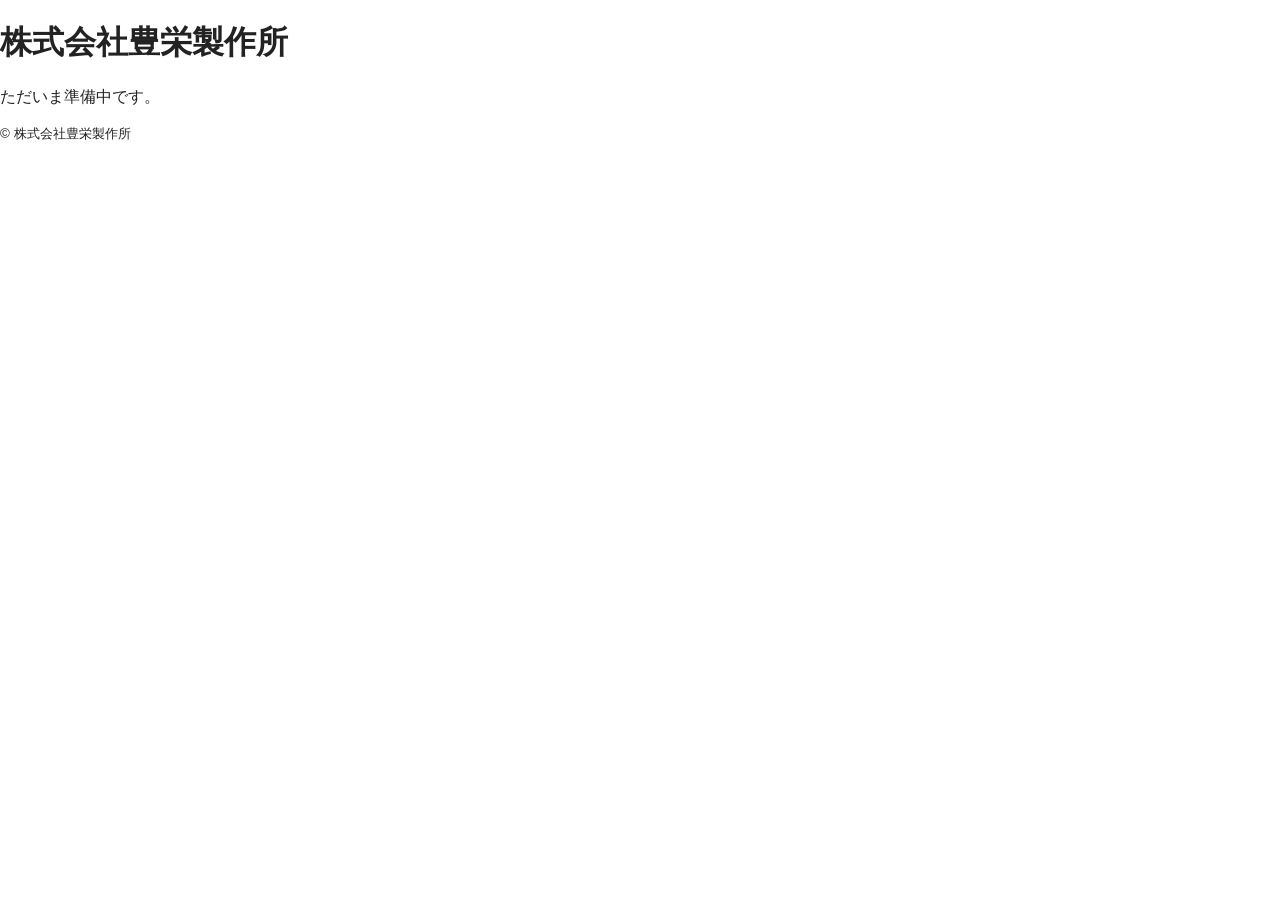
==== src/index.html @ 67385092 "chore: プロジェクト初期化 - git リポジトリ初期化（main ブランチ） - .gitignore / .editorconfig / README を追加 - src/ 以下にサイトの雛" ====
<!DOCTYPE html>
<html lang="ja">
<head>
  <meta charset="UTF-8">
  <meta name="viewport" content="width=device-width, initial-scale=1.0">
  <title>株式会社豊栄製作所</title>
  <link rel="stylesheet" href="assets/css/style.css">
</head>
<body>
  <header>
    <h1>株式会社豊栄製作所</h1>
  </header>
  <main>
    <p>ただいま準備中です。</p>
  </main>
  <footer>
    <small>&copy; 株式会社豊栄製作所</small>
  </footer>
  <script src="assets/js/main.js"></script>
</body>
</html>
---- src/assets/css/style.css ----
:root {
  --color-text: #222;
  --color-bg: #fff;
}

body {
  margin: 0;
  font-family: "Hiragino Sans", "Noto Sans JP", sans-serif;
  color: var(--color-text);
  background: var(--color-bg);
}
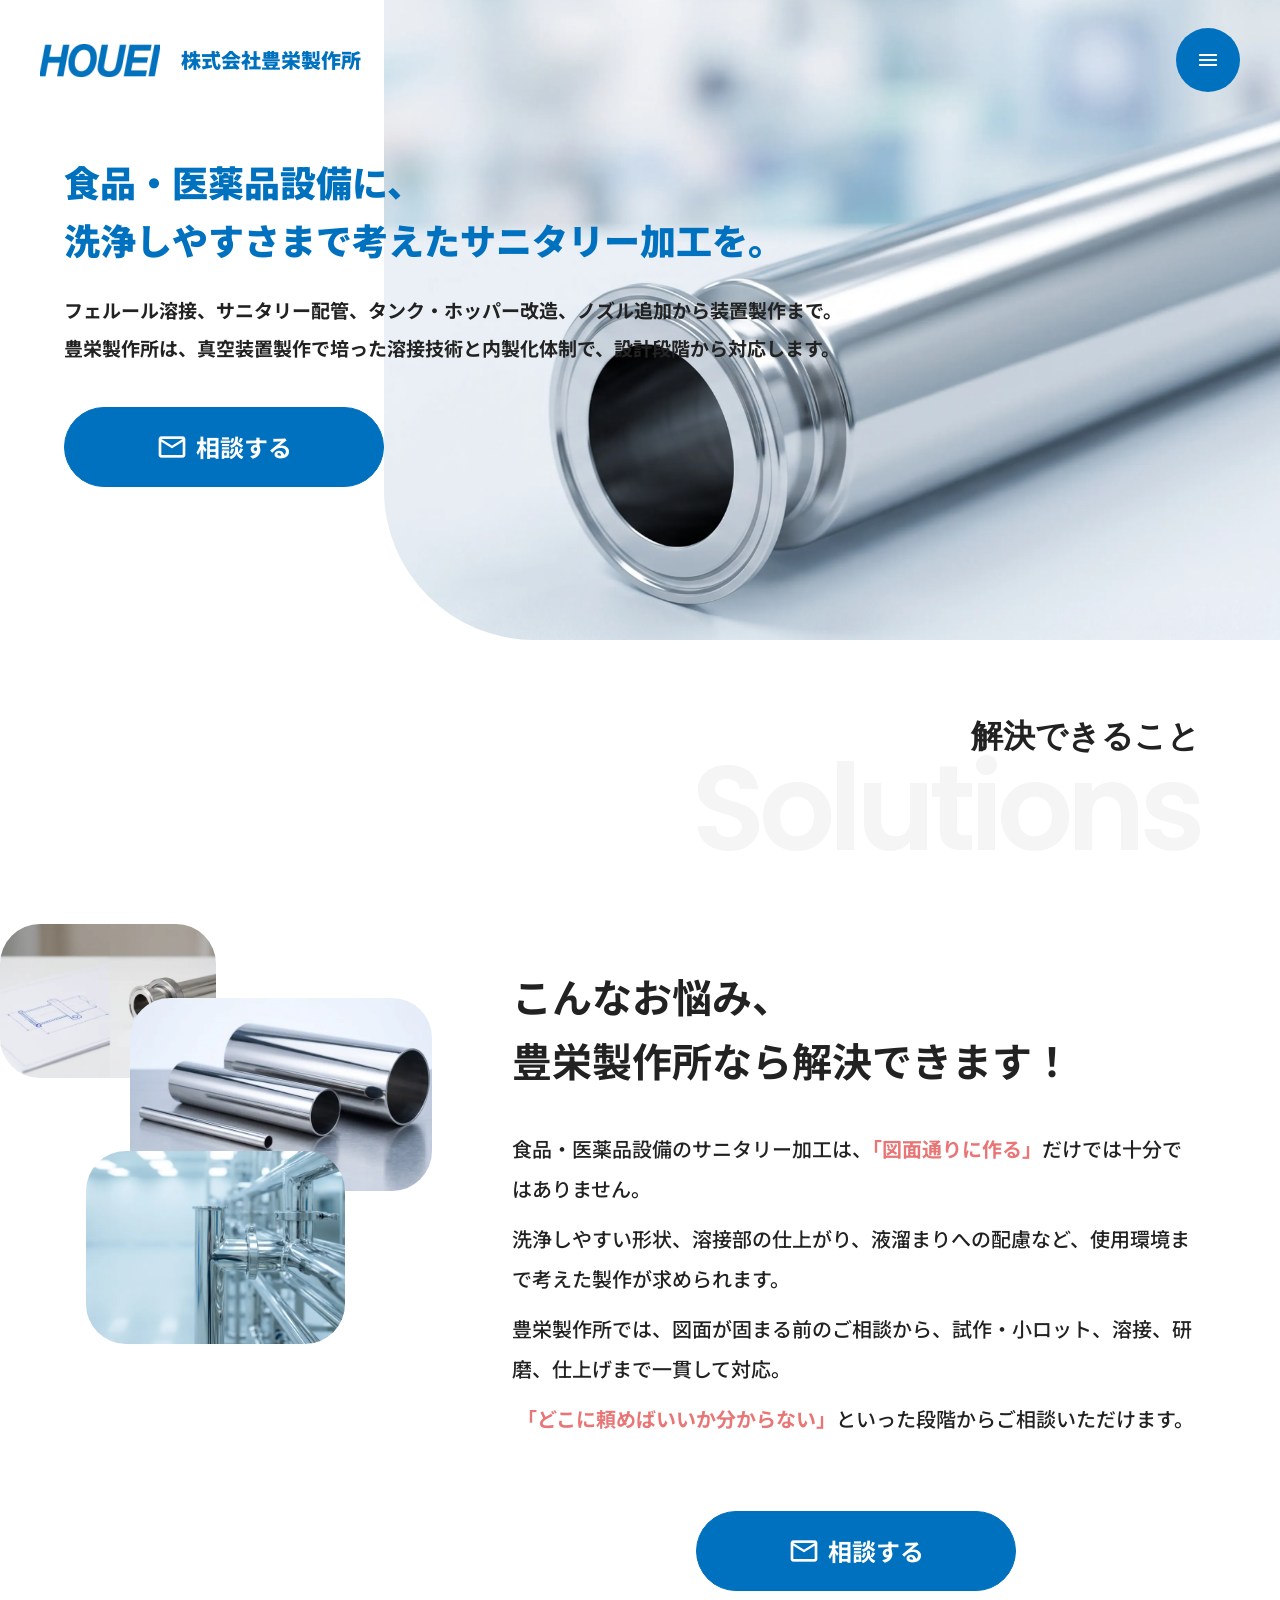
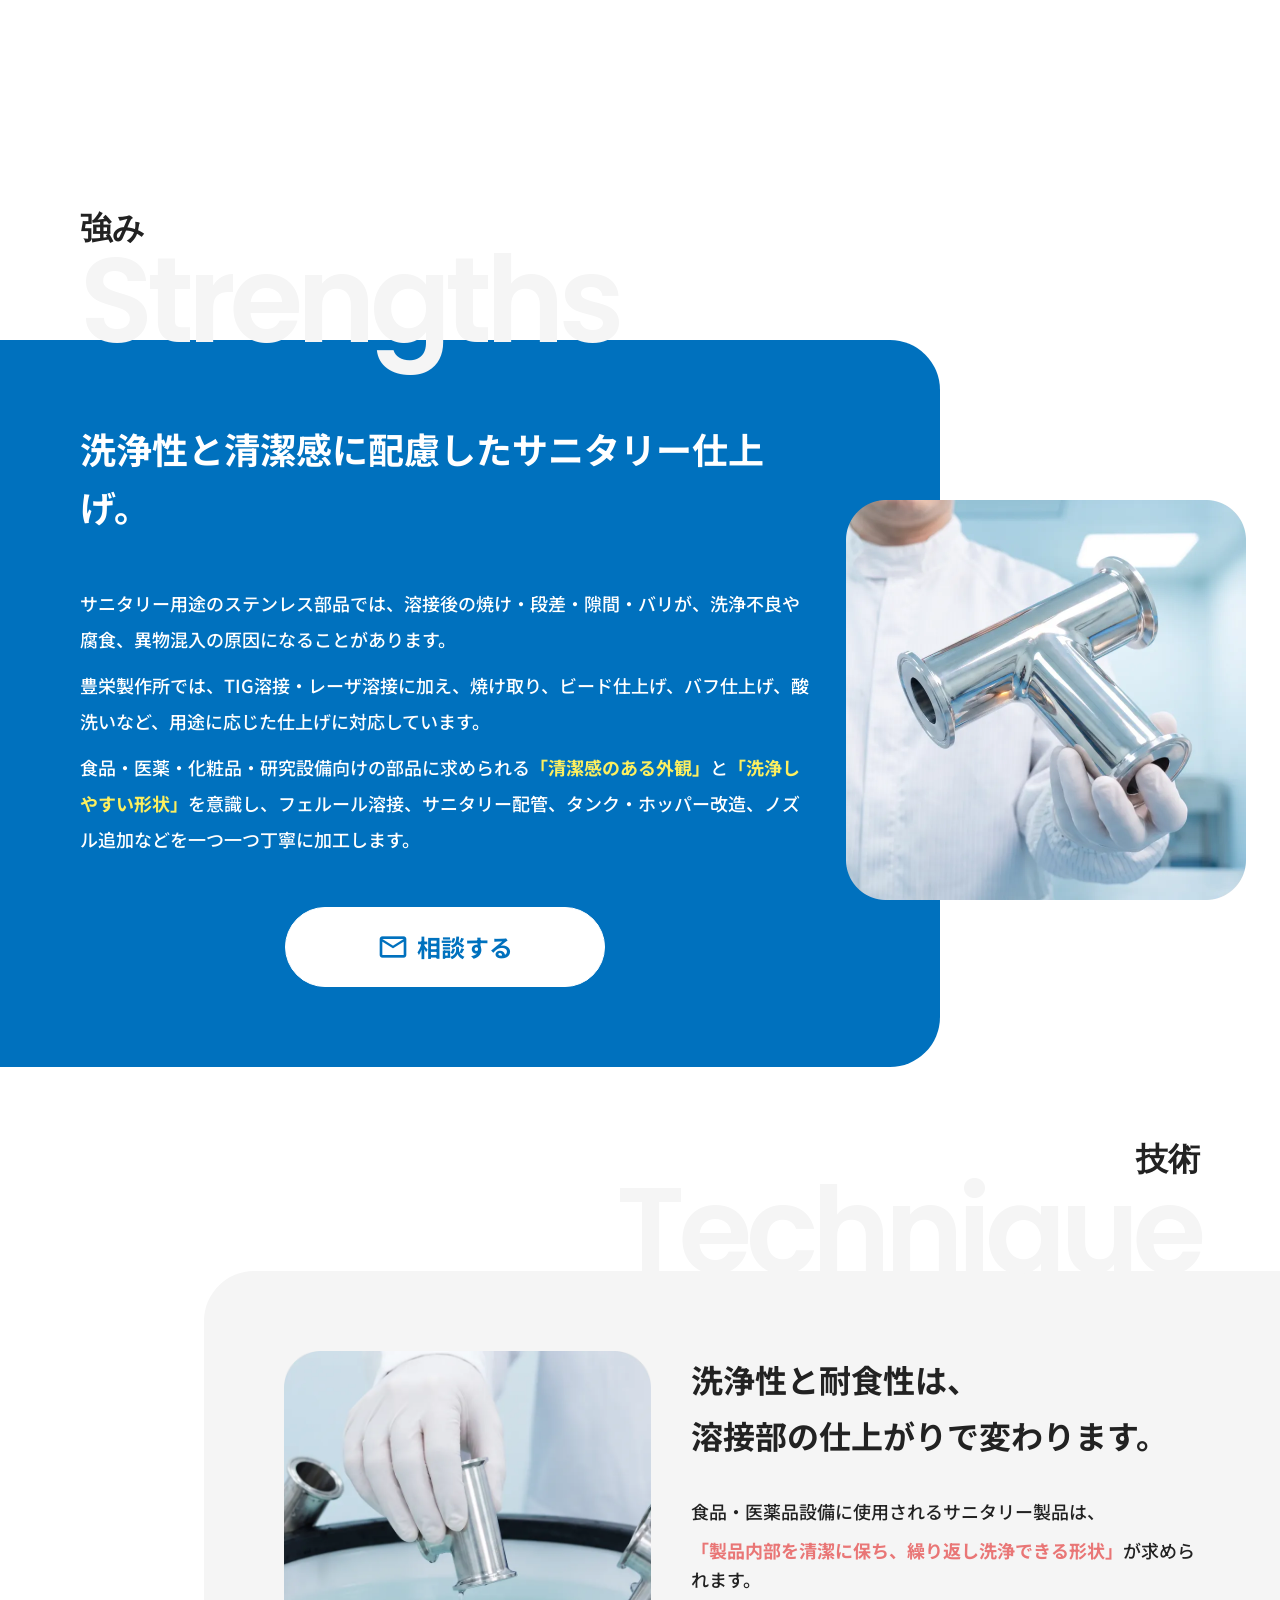
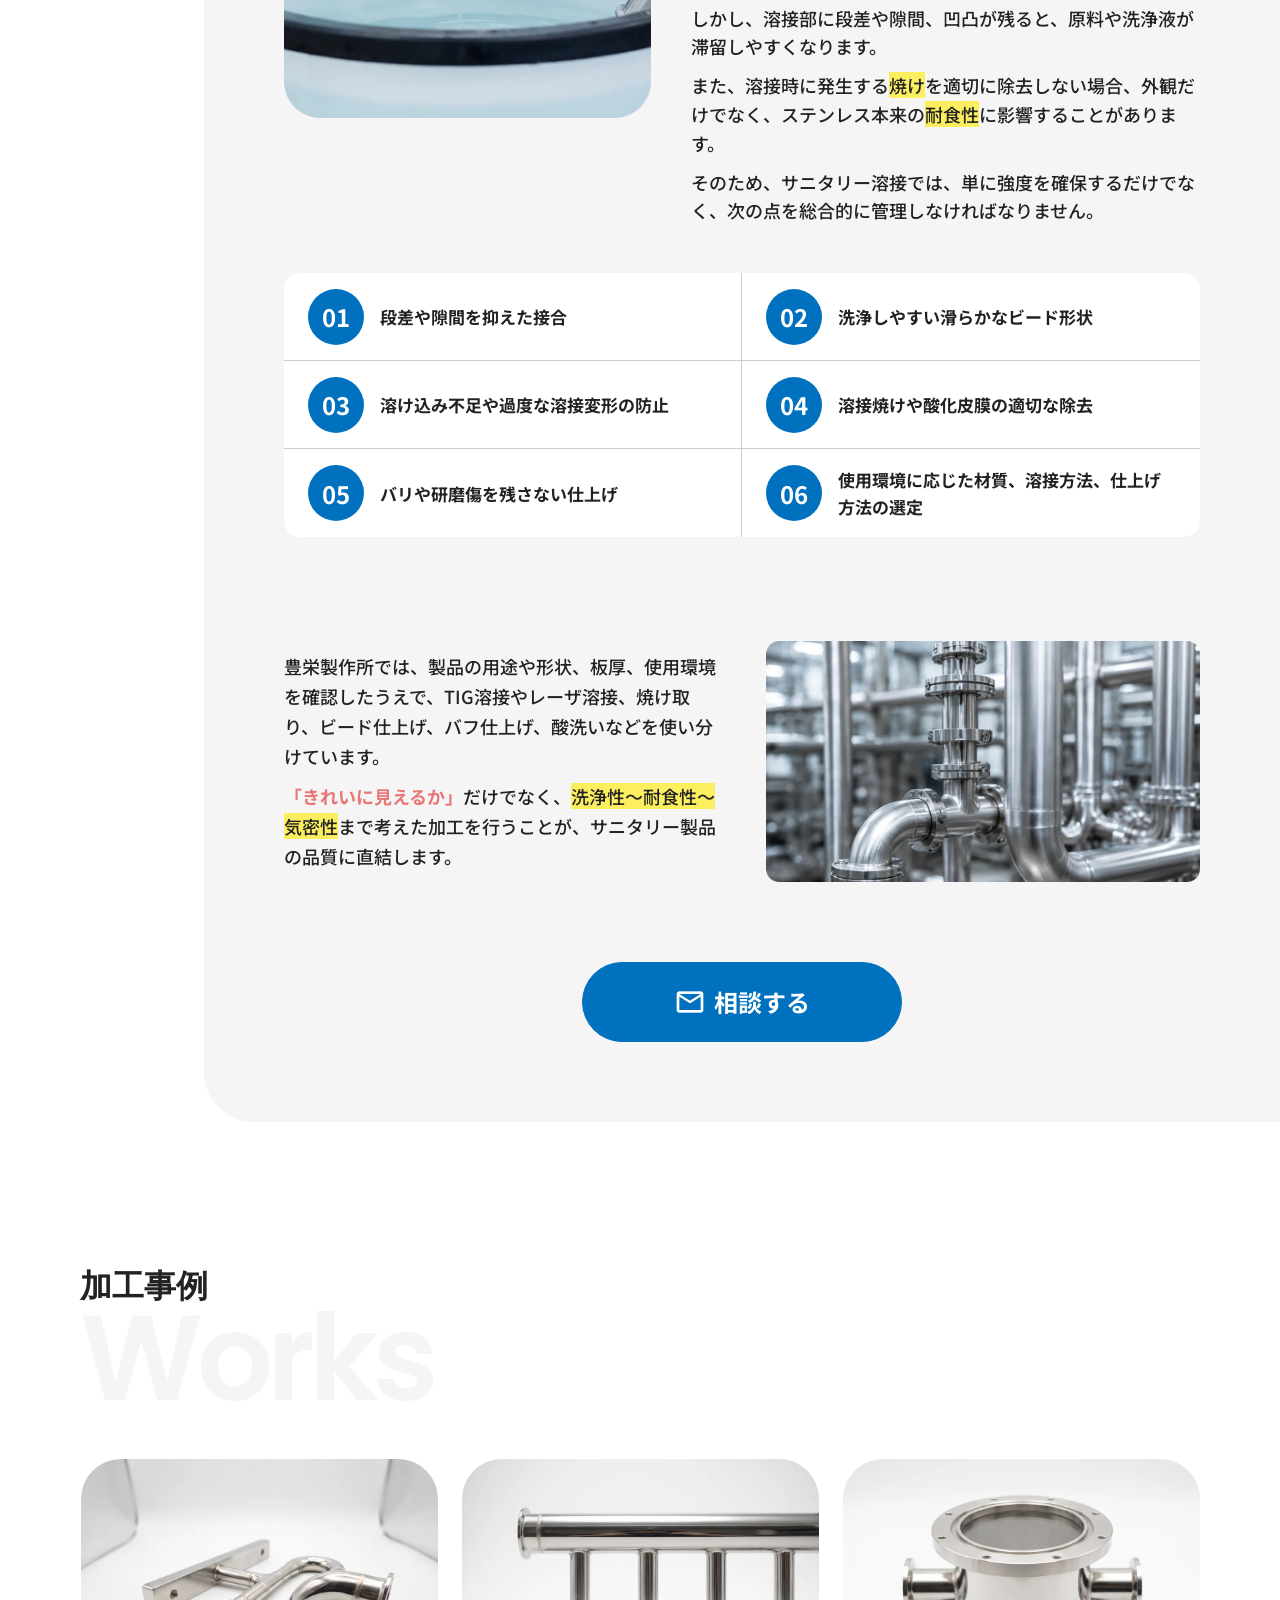
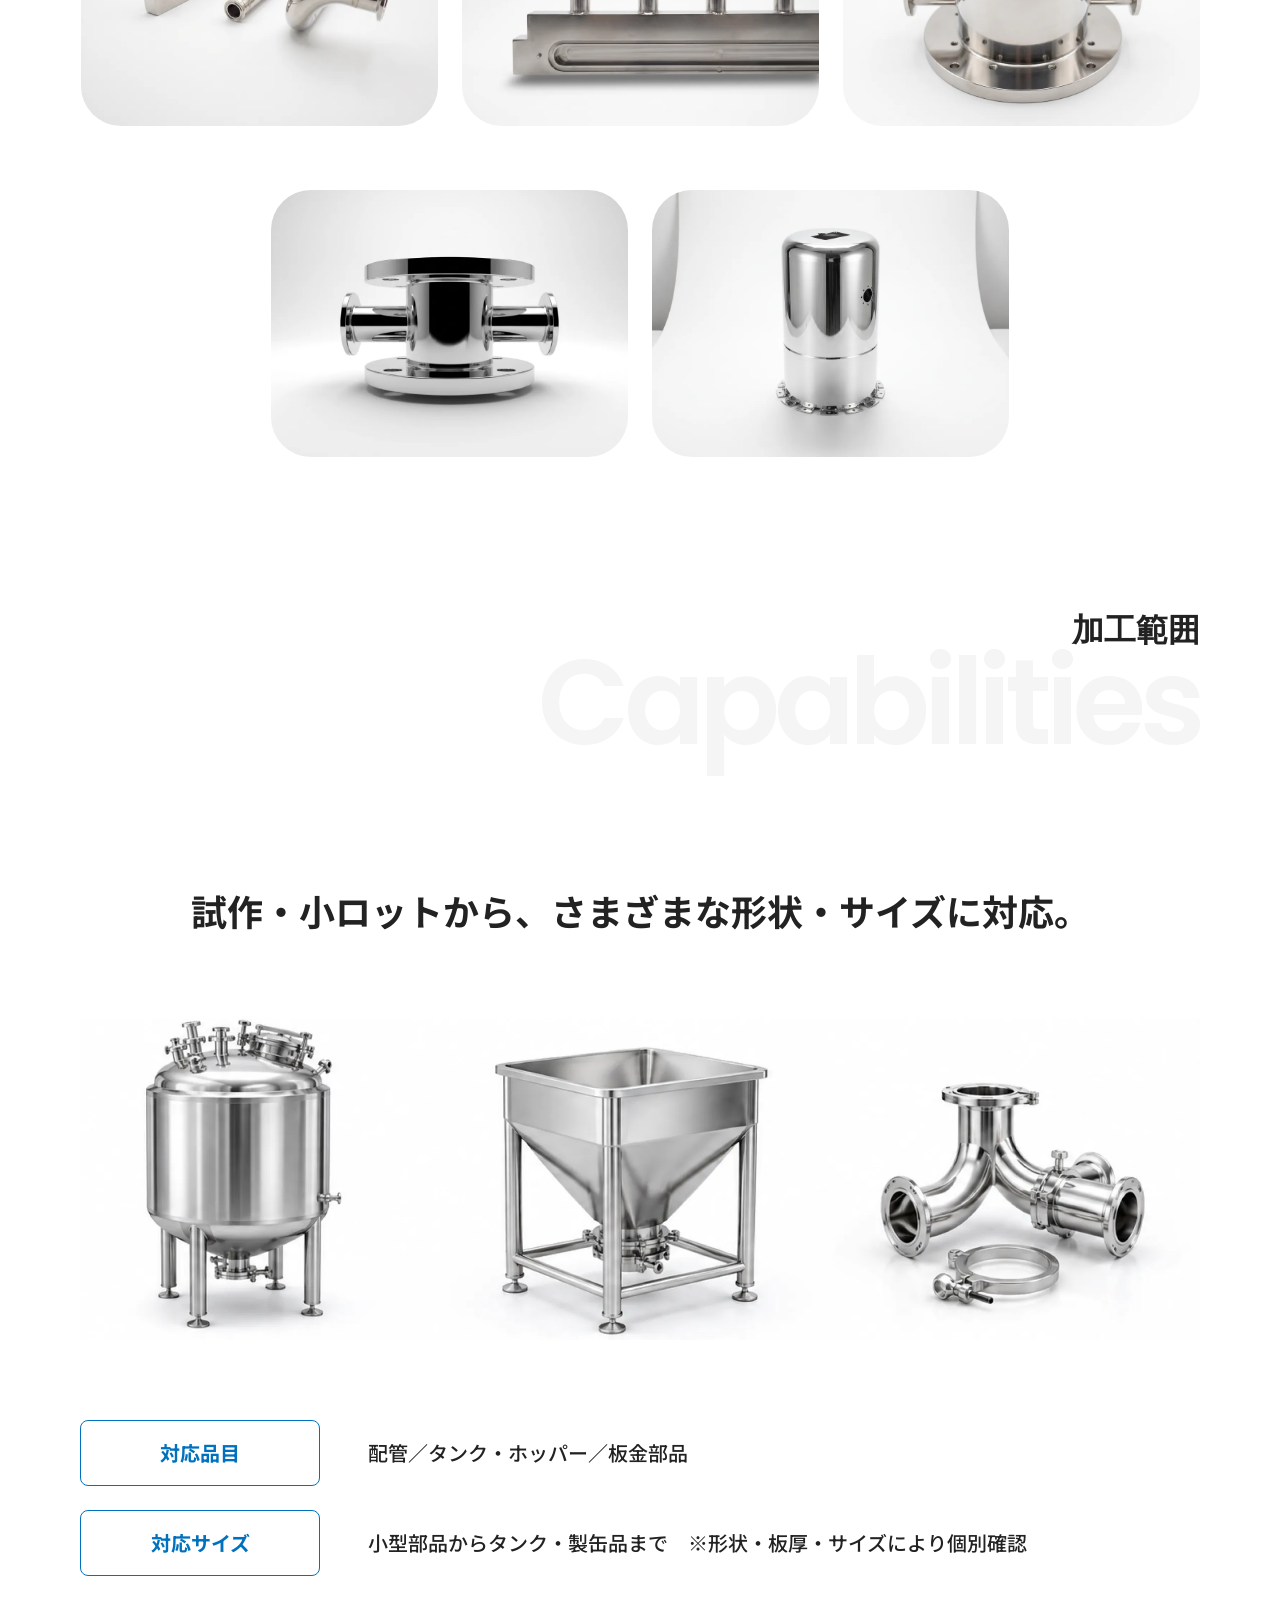
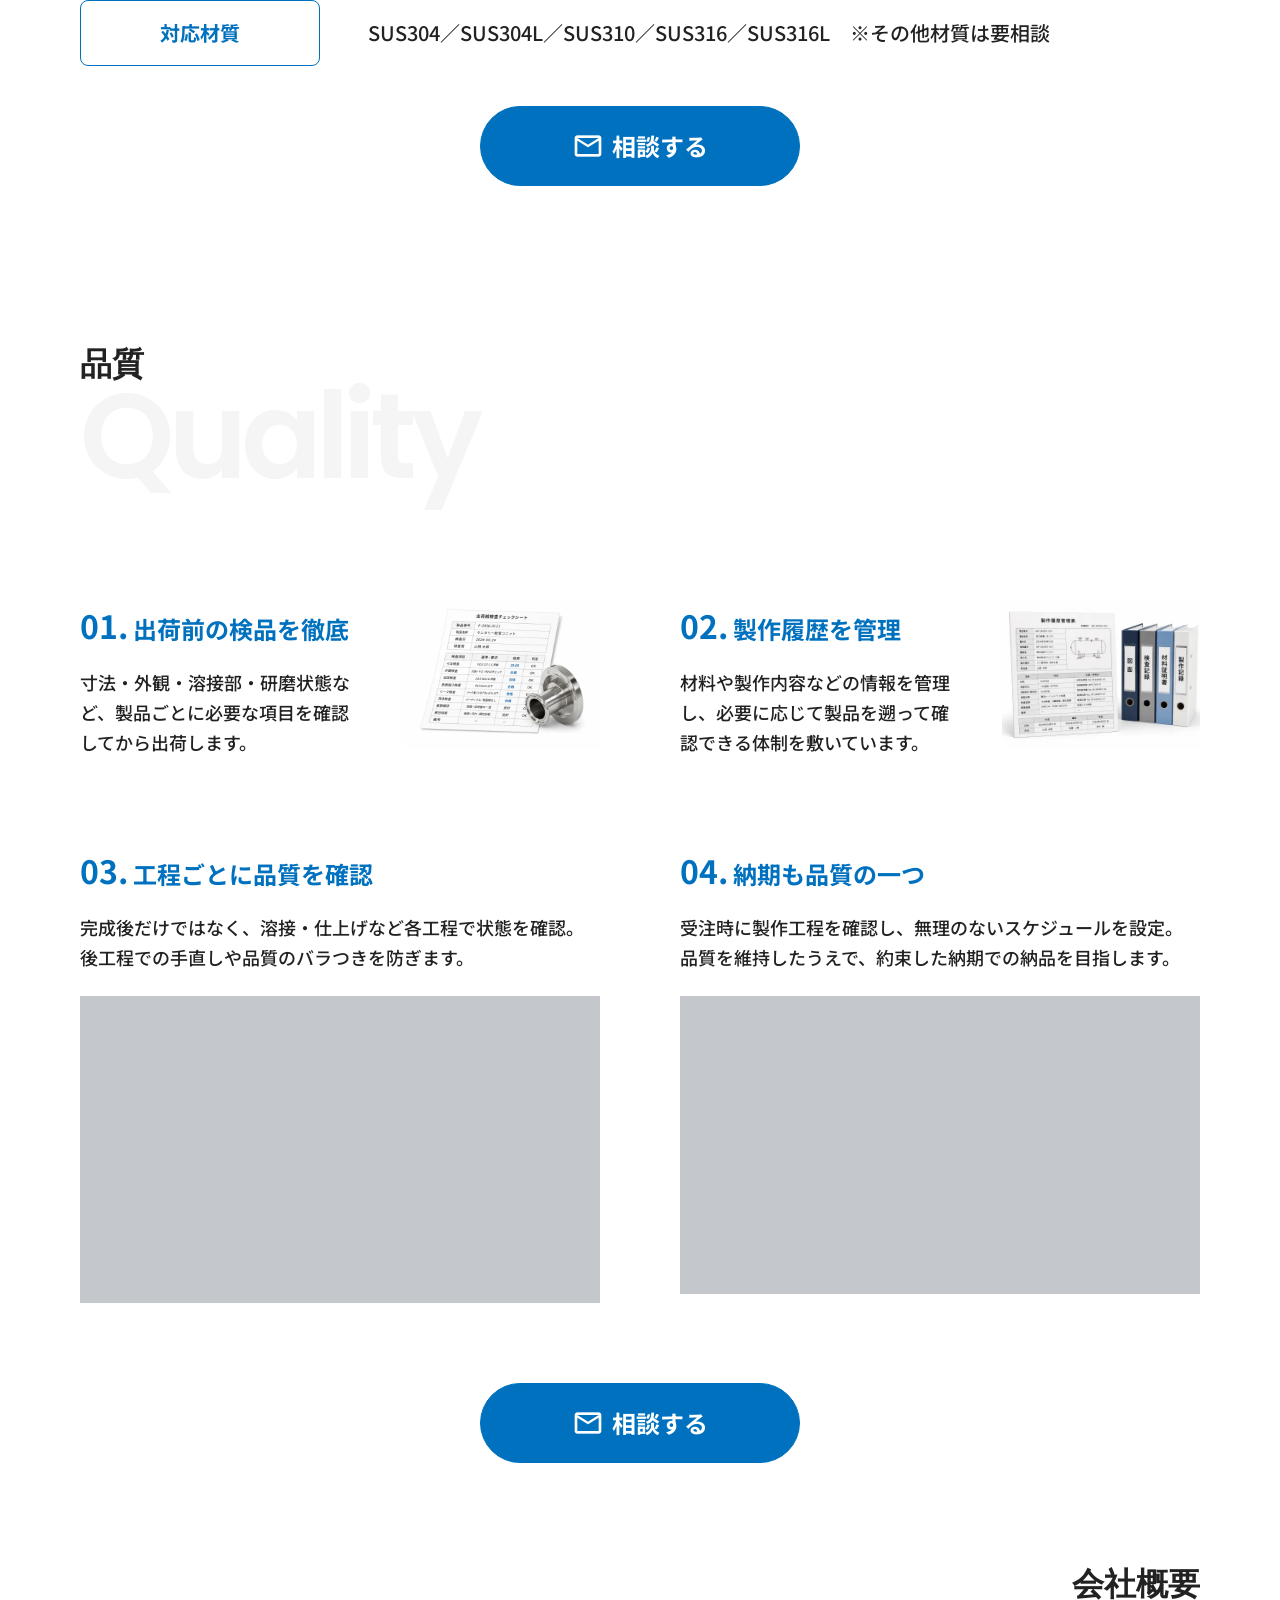
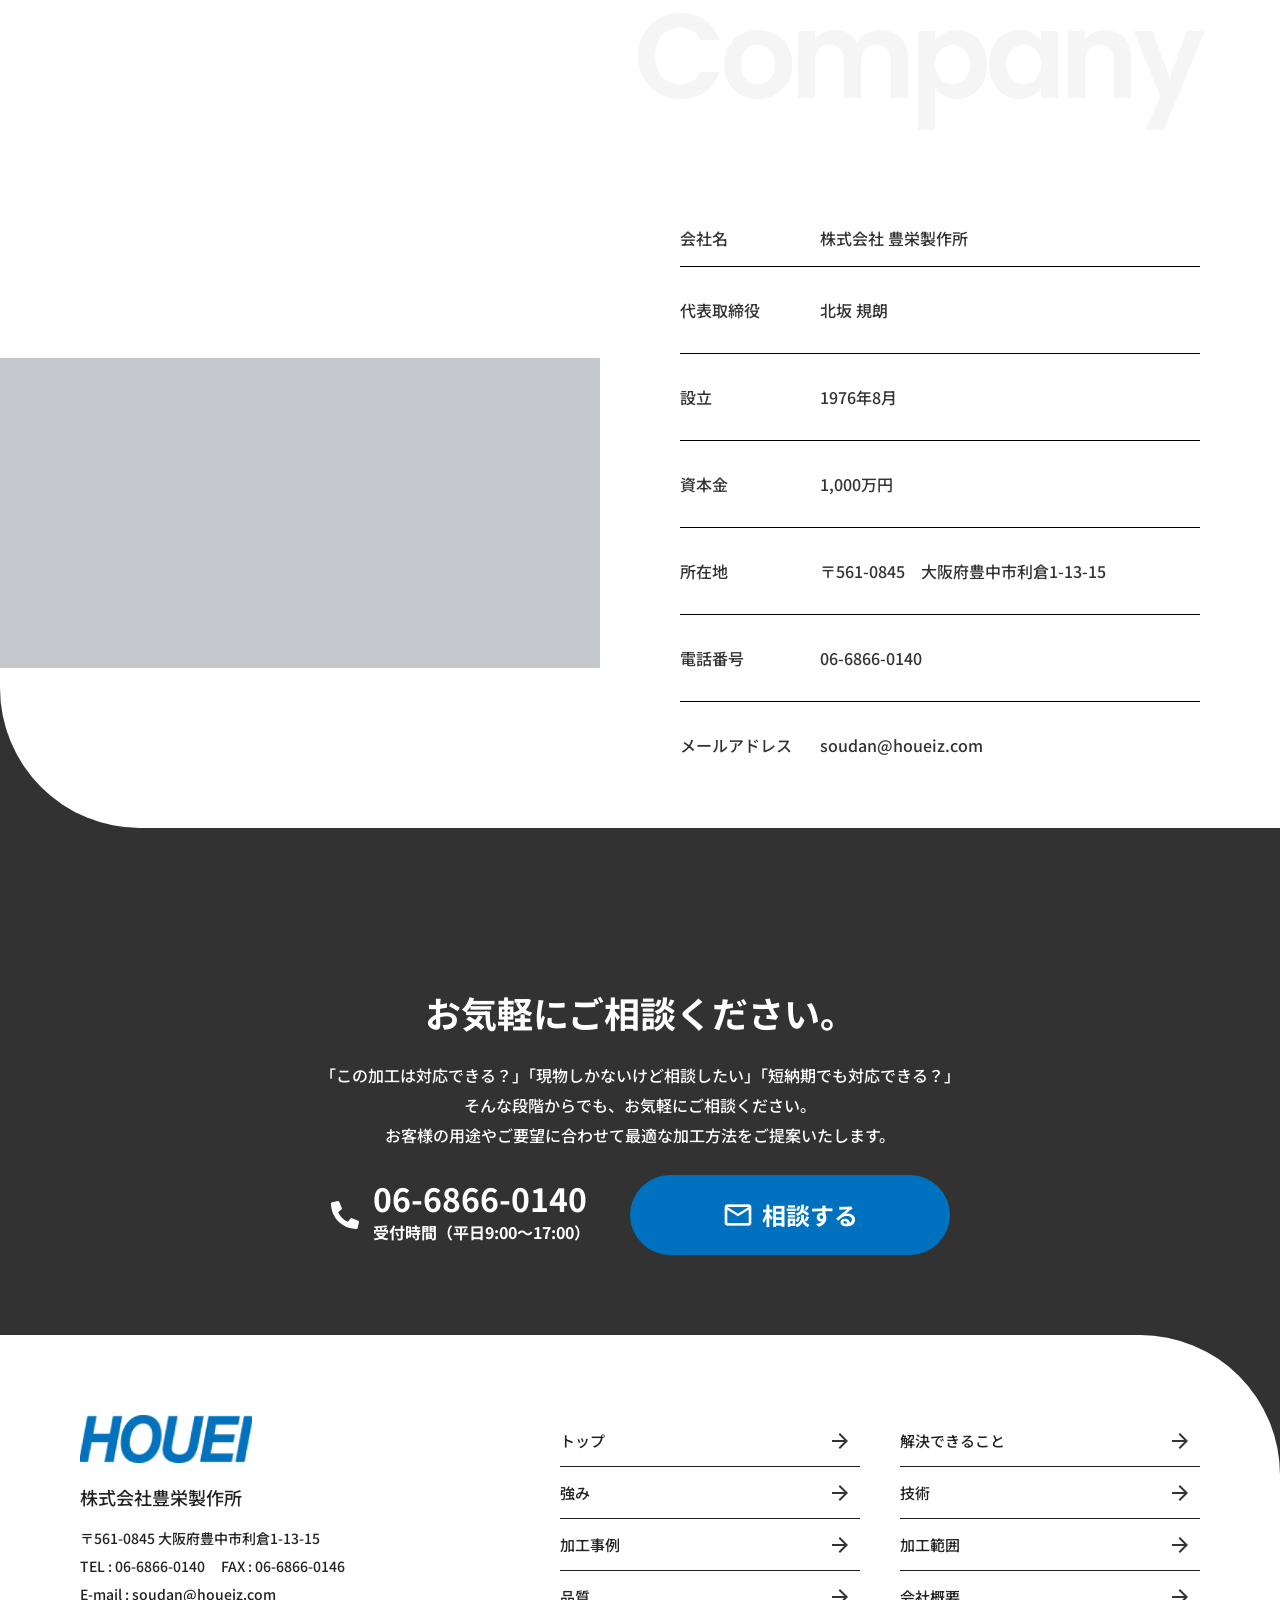
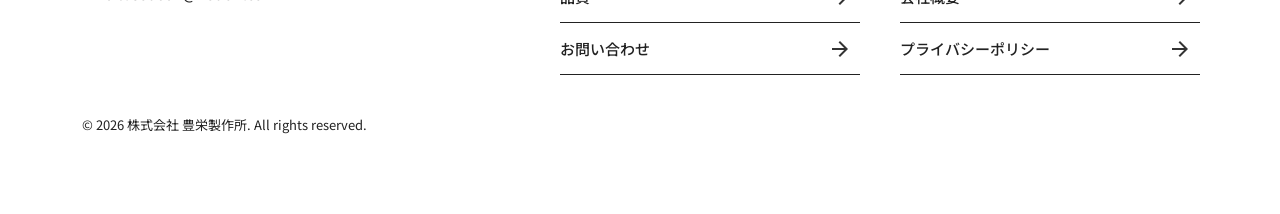
==== commit dd62a0d1: "feat: トップページを作成（Studio版サイトのトレース） - ヒーロー／解決できること／強み／技術／加工事例／加工範囲／品質／会社概要／お問い合わせ／フッターを実装 - ハンバーガーメニュー（" ====
--- a/src/index.html
+++ b/src/index.html
@@ -3,19 +3,308 @@
 <head>
   <meta charset="UTF-8">
   <meta name="viewport" content="width=device-width, initial-scale=1.0">
-  <title>株式会社豊栄製作所</title>
+  <title>サニタリー加工・溶接・研磨なら豊栄製作所にお任せください！</title>
+  <meta name="description" content="食品・医薬品設備に求められるサニタリー加工なら、豊栄製作所にお任せください！TIG溶接・レーザ溶接・焼け取り・研磨を組み合わせ、液溜まりや汚れが残りにくい、洗浄性を考慮したステンレス製品を製作します。">
+  <link rel="preconnect" href="https://fonts.googleapis.com">
+  <link rel="preconnect" href="https://fonts.gstatic.com" crossorigin>
+  <link href="https://fonts.googleapis.com/css2?family=Noto+Sans+JP:wght@400;500;600;700;900&family=Poppins:wght@600&family=Inter:wght@700&family=Material+Symbols+Outlined:opsz,wght,FILL,GRAD@20..48,400,0,0&display=swap" rel="stylesheet">
   <link rel="stylesheet" href="assets/css/style.css">
 </head>
 <body>
-  <header>
-    <h1>株式会社豊栄製作所</h1>
-  </header>
-  <main>
-    <p>ただいま準備中です。</p>
-  </main>
-  <footer>
-    <small>&copy; 株式会社豊栄製作所</small>
-  </footer>
-  <script src="assets/js/main.js"></script>
+
+<header class="header">
+  <a class="header__brand" href="./">
+    <img class="header__logo" src="assets/images/logo.webp" width="240" height="66" alt="HOUEI">
+    <span class="header__name">株式会社豊栄製作所</span>
+  </a>
+  <button class="header__menu" type="button" aria-label="メニューを開く" data-menu-open>
+    <span class="material-symbols-outlined">menu</span>
+  </button>
+</header>
+
+<div class="menu" id="menu" hidden>
+  <div class="menu__backdrop" data-menu-close></div>
+  <div class="menu__panel">
+    <div class="menu__head">
+      <a class="menu__brand" href="./">
+        <img src="assets/images/logo.webp" width="240" height="66" alt="HOUEI">
+        <span>株式会社豊栄製作所</span>
+      </a>
+      <button class="menu__close" type="button" aria-label="メニューを閉じる" data-menu-close>
+        <span class="material-symbols-outlined">clear</span>
+      </button>
+    </div>
+    <nav class="menu__nav">
+      <a href="./" data-menu-close><span class="menu__en">Top</span><span class="menu__ja">トップ</span></a>
+      <a href="#solutions" data-menu-close><span class="menu__en">Solutions</span><span class="menu__ja">解決できること</span></a>
+      <a href="#strengths" data-menu-close><span class="menu__en">Strengths</span><span class="menu__ja">強み</span></a>
+      <a href="#technique" data-menu-close><span class="menu__en">Technique</span><span class="menu__ja">技術</span></a>
+      <a href="#works" data-menu-close><span class="menu__en">Works</span><span class="menu__ja">加工事例</span></a>
+      <a href="#capabilities" data-menu-close><span class="menu__en">Capabilities</span><span class="menu__ja">加工範囲</span></a>
+      <a href="#quality" data-menu-close><span class="menu__en">Quality</span><span class="menu__ja">品質</span></a>
+      <a href="#company" data-menu-close><span class="menu__en">Company</span><span class="menu__ja">会社概要</span></a>
+    </nav>
+    <a class="btn btn--primary menu__btn" href="contact.html"><span class="material-symbols-outlined">mail_outline</span>相談する</a>
+    <a class="menu__tel" href="tel:06-6866-0140">
+      <img src="assets/images/icon-phone.svg" width="28" height="28" alt="">
+      <span class="menu__tel-body"><span class="menu__tel-num">06-6866-0140</span><span class="menu__tel-hours">受付時間（平日9:00～17:00）</span></span>
+    </a>
+  </div>
+</div>
+
+<main>
+
+  <!-- Hero -->
+  <section class="hero">
+    <div class="hero__image"><img src="assets/images/hero.webp" alt="サニタリー配管のフェルール"></div>
+    <div class="hero__body">
+      <h1 class="hero__title">食品・医薬品設備に、<br>洗浄しやすさまで考えたサニタリー加工を。</h1>
+      <p class="hero__lead">フェルール溶接、サニタリー配管、タンク・ホッパー改造、ノズル追加から装置製作まで。<br>豊栄製作所は、真空装置製作で培った溶接技術と内製化体制で、設計段階から対応します。</p>
+      <a class="btn btn--primary" href="contact.html"><span class="material-symbols-outlined">mail_outline</span>相談する</a>
+    </div>
+  </section>
+
+  <!-- Solutions -->
+  <section class="section solutions" id="solutions">
+    <div class="container">
+      <div class="heading heading--right">
+        <p class="heading__ja">解決できること</p>
+        <p class="heading__en">Solutions</p>
+      </div>
+      <div class="solutions__body">
+        <div class="solutions__images">
+          <img class="solutions__img solutions__img--1" src="assets/images/solutions-1.webp" alt="">
+          <img class="solutions__img solutions__img--2" src="assets/images/solutions-2.webp" alt="">
+          <img class="solutions__img solutions__img--3" src="assets/images/solutions-3.webp" alt="">
+        </div>
+        <div class="solutions__text">
+          <h2 class="solutions__title">こんなお悩み、<br>豊栄製作所なら解決できます！</h2>
+          <div class="solutions__paras">
+            <p>食品・医薬品設備のサニタリー加工は、<strong class="em-red">「図面通りに作る」</strong>だけでは十分ではありません。</p>
+            <p>洗浄しやすい形状、溶接部の仕上がり、液溜まりへの配慮など、使用環境まで考えた製作が求められます。</p>
+            <p>豊栄製作所では、図面が固まる前のご相談から、試作・小ロット、溶接、研磨、仕上げまで一貫して対応。</p>
+            <p>&nbsp;<strong class="em-red">「どこに頼めばいいか分からない」</strong>といった段階からご相談いただけます。</p>
+          </div>
+          <div class="btn-wrap"><a class="btn btn--primary" href="contact.html"><span class="material-symbols-outlined">mail_outline</span>相談する</a></div>
+        </div>
+      </div>
+    </div>
+  </section>
+
+  <!-- Strengths -->
+  <section class="section strengths" id="strengths">
+    <div class="container">
+      <div class="heading">
+        <p class="heading__ja">強み</p>
+        <p class="heading__en">Strengths</p>
+      </div>
+    </div>
+    <div class="strengths__box">
+      <div class="strengths__inner">
+        <div class="strengths__text">
+          <h2 class="strengths__title">洗浄性と清潔感に配慮したサニタリー仕上げ。</h2>
+          <div class="strengths__paras">
+            <p>サニタリー用途のステンレス部品では、溶接後の焼け・段差・隙間・バリが、洗浄不良や腐食、異物混入の原因になることがあります。</p>
+            <p>豊栄製作所では、TIG溶接・レーザ溶接に加え、焼け取り、ビード仕上げ、バフ仕上げ、酸洗いなど、用途に応じた仕上げに対応しています。</p>
+            <p>食品・医薬・化粧品・研究設備向けの部品に求められる<strong class="em-yellow">「清潔感のある外観」</strong>と<strong class="em-yellow">「洗浄しやすい形状」</strong>を意識し、フェルール溶接、サニタリー配管、タンク・ホッパー改造、ノズル追加などを一つ一つ丁寧に加工します。</p>
+          </div>
+          <div class="btn-wrap"><a class="btn btn--white" href="contact.html"><span class="material-symbols-outlined">mail_outline</span>相談する</a></div>
+        </div>
+        <img class="strengths__img" src="assets/images/strengths.webp" width="800" height="800" alt="">
+      </div>
+    </div>
+  </section>
+
+  <!-- Technique -->
+  <section class="section technique" id="technique">
+    <div class="container">
+      <div class="heading heading--right">
+        <p class="heading__ja">技術</p>
+        <p class="heading__en">Technique</p>
+      </div>
+    </div>
+    <div class="technique__box">
+      <div class="technique__inner">
+        <div class="technique__top">
+          <img class="technique__img1" src="assets/images/technique-1.webp" width="800" height="800" alt="">
+          <div class="technique__text">
+            <h2 class="technique__title">洗浄性と耐食性は、<br>溶接部の仕上がりで変わります。</h2>
+            <div class="technique__paras">
+              <p>食品・医薬品設備に使用されるサニタリー製品は、</p>
+              <p><strong class="em-red">「製品内部を清潔に保ち、繰り返し洗浄できる形状」</strong>が求められます。</p>
+              <p>しかし、溶接部に段差や隙間、凹凸が残ると、原料や洗浄液が滞留しやすくなります。</p>
+              <p>また、溶接時に発生する<em class="marker">焼け</em>を適切に除去しない場合、外観だけでなく、ステンレス本来の<em class="marker">耐食性</em>に影響することがあります。</p>
+              <p>そのため、サニタリー溶接では、単に強度を確保するだけでなく、次の点を総合的に管理しなければなりません。</p>
+            </div>
+          </div>
+        </div>
+        <ol class="technique__list">
+          <li><span class="technique__num">01</span><span class="technique__item">段差や隙間を抑えた接合</span></li>
+          <li><span class="technique__num">02</span><span class="technique__item">洗浄しやすい滑らかなビード形状</span></li>
+          <li><span class="technique__num">03</span><span class="technique__item">溶け込み不足や過度な溶接変形の防止</span></li>
+          <li><span class="technique__num">04</span><span class="technique__item">溶接焼けや酸化皮膜の適切な除去</span></li>
+          <li><span class="technique__num">05</span><span class="technique__item">バリや研磨傷を残さない仕上げ</span></li>
+          <li><span class="technique__num">06</span><span class="technique__item">使用環境に応じた材質、溶接方法、仕上げ方法の選定</span></li>
+        </ol>
+        <div class="technique__bottom">
+          <div class="technique__paras technique__paras--bottom">
+            <p>豊栄製作所では、製品の用途や形状、板厚、使用環境を確認したうえで、TIG溶接やレーザ溶接、焼け取り、ビード仕上げ、バフ仕上げ、酸洗いなどを使い分けています。</p>
+            <p><strong class="em-red">「きれいに見えるか」</strong>だけでなく、<em class="marker">洗浄性～耐食性～気密性</em>まで考えた加工を行うことが、サニタリー製品の品質に直結します。</p>
+          </div>
+          <img class="technique__img2" src="assets/images/technique-2.webp" width="1042" height="580" alt="">
+        </div>
+        <div class="btn-wrap"><a class="btn btn--primary" href="contact.html"><span class="material-symbols-outlined">mail_outline</span>相談する</a></div>
+      </div>
+    </div>
+  </section>
+
+  <!-- Works -->
+  <section class="section works" id="works">
+    <div class="container">
+      <div class="heading">
+        <p class="heading__ja">加工事例</p>
+        <p class="heading__en">Works</p>
+      </div>
+      <div class="works__grid">
+        <img src="assets/images/works-1.webp" width="1000" height="748" alt="加工事例1">
+        <img src="assets/images/works-2.webp" width="1000" height="748" alt="加工事例2">
+        <img src="assets/images/works-3.webp" width="1000" height="748" alt="加工事例3">
+        <img src="assets/images/works-4.webp" width="1002" height="748" alt="加工事例4">
+        <img src="assets/images/works-5.webp" width="1000" height="748" alt="加工事例5">
+      </div>
+    </div>
+  </section>
+
+  <!-- Capabilities -->
+  <section class="section capabilities" id="capabilities">
+    <div class="container">
+      <div class="heading heading--right">
+        <p class="heading__ja">加工範囲</p>
+        <p class="heading__en">Capabilities</p>
+      </div>
+      <p class="capabilities__lead">試作・小ロットから、さまざまな形状・サイズに対応。</p>
+      <img class="capabilities__img" src="assets/images/capabilities.webp" width="2229" height="640" alt="対応品目">
+      <dl class="capabilities__list">
+        <div class="capabilities__row">
+          <dt>対応品目</dt>
+          <dd><span>配管／タンク・ホッパー／板金部品</span></dd>
+        </div>
+        <div class="capabilities__row">
+          <dt>対応サイズ</dt>
+          <dd><span>小型部品からタンク・製缶品まで</span><span class="capabilities__note">※形状・板厚・サイズにより個別確認</span></dd>
+        </div>
+        <div class="capabilities__row">
+          <dt>対応材質</dt>
+          <dd><span>SUS304／SUS304L／SUS310／SUS316／SUS316L</span><span class="capabilities__note">※その他材質は要相談</span></dd>
+        </div>
+      </dl>
+      <div class="btn-wrap"><a class="btn btn--primary" href="contact.html"><span class="material-symbols-outlined">mail_outline</span>相談する</a></div>
+    </div>
+  </section>
+
+  <!-- Quality -->
+  <section class="section quality" id="quality">
+    <div class="container">
+      <div class="heading">
+        <p class="heading__ja">品質</p>
+        <p class="heading__en">Quality</p>
+      </div>
+      <div class="quality__grid">
+        <div class="quality__item quality__item--side">
+          <div class="quality__text">
+            <h3 class="quality__title"><strong>01.</strong> 出荷前の検品を徹底</h3>
+            <p>寸法・外観・溶接部・研磨状態など、製品ごとに必要な項目を確認してから出荷します。</p>
+          </div>
+          <img src="assets/images/quality-1.webp" width="552" height="414" alt="">
+        </div>
+        <div class="quality__item quality__item--side">
+          <div class="quality__text">
+            <h3 class="quality__title"><strong>02.</strong> 製作履歴を管理</h3>
+            <p>材料や製作内容などの情報を管理し、必要に応じて製品を遡って確認できる体制を敷いています。</p>
+          </div>
+          <img src="assets/images/quality-2.webp" width="464" height="348" alt="">
+        </div>
+        <div class="quality__item">
+          <h3 class="quality__title"><strong>03.</strong> 工程ごとに品質を確認</h3>
+          <p>完成後だけではなく、溶接・仕上げなど各工程で状態を確認。<br>後工程での手直しや品質のバラつきを防ぎます。</p>
+          <div class="placeholder placeholder--quality3"></div>
+        </div>
+        <div class="quality__item">
+          <h3 class="quality__title"><strong>04.</strong> 納期も品質の一つ</h3>
+          <p>受注時に製作工程を確認し、無理のないスケジュールを設定。<br>品質を維持したうえで、約束した納期での納品を目指します。</p>
+          <div class="placeholder placeholder--quality4"></div>
+        </div>
+      </div>
+      <div class="btn-wrap"><a class="btn btn--primary" href="contact.html"><span class="material-symbols-outlined">mail_outline</span>相談する</a></div>
+    </div>
+  </section>
+
+  <!-- Company + Contact -->
+  <div class="lower">
+    <section class="section company" id="company">
+      <div class="container">
+        <div class="heading heading--right">
+          <p class="heading__ja">会社概要</p>
+          <p class="heading__en">Company</p>
+        </div>
+      </div>
+      <div class="company__body">
+        <div class="placeholder company__img"></div>
+        <dl class="company__table">
+          <div><dt>会社名</dt><dd>株式会社 豊栄製作所</dd></div>
+          <div><dt>代表取締役</dt><dd>北坂 規朗</dd></div>
+          <div><dt>設立</dt><dd>1976年8月</dd></div>
+          <div><dt>資本金</dt><dd>1,000万円</dd></div>
+          <div><dt>所在地</dt><dd><span>〒561-0845</span><span>大阪府豊中市利倉1-13-15</span></dd></div>
+          <div><dt>電話番号</dt><dd><a href="tel:06-6866-0140">06-6866-0140</a></dd></div>
+          <div><dt>メールアドレス</dt><dd><a href="mailto:soudan@houeiz.com">soudan@houeiz.com</a></dd></div>
+        </dl>
+      </div>
+    </section>
+
+    <section class="contact" id="contact">
+      <div class="contact__bg"><img src="assets/images/contact-bg.webp" alt=""></div>
+      <div class="contact__inner">
+        <p class="contact__title">お気軽にご相談ください。</p>
+        <p class="contact__lead">「この加工は対応できる？」「現物しかないけど相談したい」「短納期でも対応できる？」<br>そんな段階からでも、お気軽にご相談ください。<br>お客様の用途やご要望に合わせて最適な加工方法をご提案いたします。</p>
+        <div class="contact__actions">
+          <a class="contact__tel" href="tel:06-6866-0140">
+            <img src="assets/images/icon-phone-white.svg" width="28" height="28" alt="">
+            <span class="contact__tel-body"><span class="contact__tel-num">06-6866-0140</span><span class="contact__tel-hours">受付時間（平日9:00～17:00）</span></span>
+          </a>
+          <a class="btn btn--primary" href="contact.html"><span class="material-symbols-outlined">mail_outline</span>相談する</a>
+        </div>
+      </div>
+    </section>
+
+    <footer class="footer">
+      <div class="footer__inner">
+        <div class="footer__info">
+          <a href="./"><img class="footer__logo" src="assets/images/logo.webp" width="240" height="66" alt="HOUEI"></a>
+          <p class="footer__name">株式会社豊栄製作所</p>
+          <p class="footer__addr">〒561-0845 大阪府豊中市利倉1-13-15</p>
+          <p class="footer__tel"><a href="tel:06-6866-0140">TEL : 06-6866-0140</a><span>FAX : 06-6866-0146</span></p>
+          <p class="footer__mail"><a href="mailto:soudan@houeiz.com">E-mail : soudan@houeiz.com</a></p>
+        </div>
+        <nav class="footer__nav">
+          <a href="./">トップ<span class="material-symbols-outlined">arrow_forward</span></a>
+          <a href="#solutions">解決できること<span class="material-symbols-outlined">arrow_forward</span></a>
+          <a href="#strengths">強み<span class="material-symbols-outlined">arrow_forward</span></a>
+          <a href="#technique">技術<span class="material-symbols-outlined">arrow_forward</span></a>
+          <a href="#works">加工事例<span class="material-symbols-outlined">arrow_forward</span></a>
+          <a href="#capabilities">加工範囲<span class="material-symbols-outlined">arrow_forward</span></a>
+          <a href="#quality">品質<span class="material-symbols-outlined">arrow_forward</span></a>
+          <a href="#company">会社概要<span class="material-symbols-outlined">arrow_forward</span></a>
+          <a href="contact.html">お問い合わせ<span class="material-symbols-outlined">arrow_forward</span></a>
+          <a href="privacy-policy.html">プライバシーポリシー<span class="material-symbols-outlined">arrow_forward</span></a>
+        </nav>
+      </div>
+      <p class="footer__copy">©︎ 2026 株式会社 豊栄製作所. All rights reserved.</p>
+    </footer>
+  </div>
+
+</main>
+
+<script src="assets/js/main.js"></script>
 </body>
 </html>
--- a/src/assets/css/style.css
+++ b/src/assets/css/style.css
@@ -1,11 +1,398 @@
+/* ==========================================================
+   株式会社豊栄製作所 コーポレートサイト
+   ========================================================== */
 :root {
-  --color-text: #222;
-  --color-bg: #fff;
-}
-
+  --blue: #0071be;
+  --text: #222;
+  --text2: #333;
+  --gray: #f5f5f5;
+  --line: #ccc;
+  --red: #e97676;
+  --yellow: #fcef5f;
+  --dark: #333;
+  --font-jp: "Noto Sans JP", "Hiragino Kaku Gothic ProN", "Hiragino Sans", sans-serif;
+  --font-en: "Poppins", sans-serif;
+  --font-label: "Inter", sans-serif;
+}
+
+*, *::before, *::after { box-sizing: border-box; }
+html { scroll-behavior: smooth; }
 body {
   margin: 0;
-  font-family: "Hiragino Sans", "Noto Sans JP", sans-serif;
-  color: var(--color-text);
-  background: var(--color-bg);
-}
+  font-family: var(--font-jp);
+  color: var(--text);
+  background: #fff;
+  overflow-x: clip;
+  -webkit-font-smoothing: antialiased;
+}
+h1, h2, h3, p, dl, dd, dt, ol, ul { margin: 0; padding: 0; }
+ol, ul { list-style: none; }
+img { display: block; max-width: 100%; height: auto; }
+a { color: inherit; text-decoration: none; }
+button { font: inherit; border: 0; background: none; padding: 0; cursor: pointer; }
+.material-symbols-outlined {
+  font-variation-settings: "FILL" 0, "wght" 400, "GRAD" 0, "opsz" 24;
+  line-height: 1;
+}
+
+.container { width: 100%; max-width: 1280px; margin: 0 auto; padding: 0 80px; }
+@media (max-width: 767px) { .container { padding: 0 24px; } }
+
+/* ---------- Buttons ---------- */
+.btn {
+  display: inline-flex; align-items: center; justify-content: center; gap: 8px;
+  width: 320px; max-width: 100%; height: 80px;
+  border-radius: 99px; border: 1px solid var(--blue);
+  font-size: 24px; font-weight: 700; line-height: 1;
+  transition: opacity .2s;
+}
+.btn:hover { opacity: .85; }
+.btn .material-symbols-outlined { font-size: 32px; }
+.btn--primary { background: var(--blue); color: #fff; }
+.btn--white { background: #fff; color: var(--blue); border-color: #fff; }
+.btn-wrap { display: flex; justify-content: center; }
+@media (max-width: 767px) {
+  .btn { height: 64px; font-size: 18px; }
+  .btn .material-symbols-outlined { font-size: 24px; }
+}
+
+/* ---------- Emphasis ---------- */
+.em-red { color: var(--red); font-weight: 700; }
+.em-yellow { color: var(--yellow); font-weight: 700; }
+.marker { font-style: normal; background: var(--yellow); }
+
+/* ---------- Header ---------- */
+.header {
+  position: fixed; top: 0; left: 0; right: 0; z-index: 50;
+  height: 120px; padding: 0 40px;
+  display: flex; align-items: center; justify-content: space-between;
+}
+.header__brand { display: flex; align-items: center; gap: 21px; }
+.header__logo { width: 120px; height: auto; }
+.header__name { font-size: 20px; font-weight: 900; color: var(--blue); line-height: 1; white-space: nowrap; }
+.header__menu {
+  width: 64px; height: 64px; border-radius: 50%; background: var(--blue); color: #fff;
+  display: flex; align-items: center; justify-content: center;
+}
+.header__menu .material-symbols-outlined { font-size: 24px; }
+@media (max-width: 767px) {
+  .header { height: 80px; padding: 0 24px; background: #fff; }
+  .header__brand { gap: 12px; }
+  .header__logo { width: 80px; }
+  .header__name { font-size: 16px; }
+  .header__menu { width: 40px; height: 40px; }
+}
+
+/* ---------- Menu (modal) ---------- */
+.menu { position: fixed; inset: 0; z-index: 100; }
+.menu__backdrop { position: absolute; inset: 0; background: rgba(0,0,0,.16); }
+.menu__panel {
+  position: absolute; top: 0; right: 0; bottom: 0; width: 600px; max-width: 100%;
+  background: #fff; border-radius: 16px 0 10px 16px; padding: 40px 40px 60px;
+  overflow-y: auto;
+  animation: menu-in .25s ease-out;
+}
+@keyframes menu-in { from { transform: translateX(40px); opacity: 0; } to { transform: none; opacity: 1; } }
+.menu__head { display: flex; align-items: center; justify-content: space-between; }
+.menu__brand { display: flex; align-items: center; gap: 21px; }
+.menu__brand img { width: 120px; }
+.menu__brand span { font-size: 20px; font-weight: 900; color: var(--blue); }
+.menu__close {
+  width: 40px; height: 40px; border-radius: 50%; background: var(--blue); color: #fff;
+  display: flex; align-items: center; justify-content: center;
+}
+.menu__close .material-symbols-outlined { font-size: 24px; }
+.menu__nav {
+  display: grid; grid-template-columns: 1fr 1fr; gap: 24px; margin-top: 100px;
+}
+.menu__nav a { display: flex; flex-direction: column; gap: 4px; }
+.menu__en { font-family: var(--font-en); font-size: 20px; font-weight: 600; color: var(--blue); line-height: 1.2; }
+.menu__ja { font-size: 15px; font-weight: 500; color: var(--text2); line-height: 1.4; }
+.menu__btn { width: 100%; margin-top: 64px; }
+.menu__tel { display: flex; justify-content: center; align-items: center; gap: 14px; margin-top: 40px; }
+.menu__tel-body { display: flex; flex-direction: column; }
+.menu__tel-num { font-size: 24px; font-weight: 700; color: var(--text2); line-height: 1.3; }
+.menu__tel-hours { font-size: 14px; font-weight: 700; color: var(--text2); text-align: center; }
+@media (max-width: 767px) {
+  .menu__panel { padding: 20px 24px 40px; border-radius: 0; }
+  .menu__brand img { width: 80px; }
+  .menu__brand span { font-size: 16px; }
+  .menu__nav { margin-top: 60px; }
+  .menu__btn { margin-top: 48px; }
+}
+
+/* ---------- Hero ---------- */
+.hero { position: relative; height: 640px; }
+.hero__image {
+  position: absolute; top: 0; right: 0; width: 70%; height: 640px;
+  border-radius: 0 0 0 150px; overflow: hidden;
+}
+.hero__image img { width: 100%; height: 100%; object-fit: cover; }
+.hero__body { position: relative; padding: 153px 0 0 64px; }
+.hero__title { width: 720px; max-width: 100%; font-size: 36px; font-weight: 900; line-height: 1.6; color: var(--blue); }
+.hero__lead { margin-top: 23px; width: 839px; max-width: calc(100% - 64px); font-size: 19px; font-weight: 700; line-height: 2; }
+.hero__body .btn { margin-top: 40px; }
+@media (max-width: 767px) {
+  .hero { height: auto; padding: 80px 24px 0; }
+  .hero__image { position: relative; width: auto; height: 240px; margin-left: 0; margin-right: -24px; border-radius: 0 0 0 80px; }
+  .hero__body { padding: 80px 0 0; }
+  .hero__title { width: auto; font-size: 24px; }
+  .hero__lead { width: auto; max-width: none; font-size: 14px; }
+  .hero__body .btn { margin-top: 24px; width: 100%; }
+}
+
+/* ---------- Section heading ---------- */
+.section { position: relative; background: #fff; }
+.heading { position: relative; z-index: 1; }
+.heading--right { text-align: right; }
+.heading__ja { font-family: var(--font-label); font-size: 32px; font-weight: 700; line-height: 24px; color: var(--text); }
+.heading__en {
+  font-family: var(--font-en); font-size: 120px; font-weight: 600; line-height: 1;
+  letter-spacing: -6px; color: var(--gray); white-space: nowrap;
+}
+@media (max-width: 767px) {
+  .heading__ja { font-size: 13.125px; }
+  .heading__en { font-size: 45px; letter-spacing: -2px; }
+}
+
+/* ---------- Solutions ---------- */
+.solutions { padding: 84px 0 145px; }
+.solutions__body { display: flex; gap: 80px; margin-top: 56px; }
+.solutions__images { position: relative; flex: 0 0 432px; height: 420px; margin-left: -80px; }
+.solutions__img { position: absolute; border-radius: 40px; object-fit: cover; }
+.solutions__img--1 { left: 0; top: 0; width: 216px; height: 154px; }
+.solutions__img--2 { left: 130px; top: 74px; width: 302px; height: 193px; }
+.solutions__img--3 { left: 86px; top: 227px; width: 259px; height: 193px; }
+.solutions__text { flex: 1; padding-top: 40px; }
+.solutions__title { font-size: 40px; font-weight: 700; line-height: 1.6; }
+.solutions__paras { margin-top: 37px; display: flex; flex-direction: column; gap: 10px; }
+.solutions__paras p { font-size: 20px; font-weight: 500; line-height: 2; }
+.solutions__text .btn-wrap { margin-top: 72px; }
+@media (max-width: 767px) {
+  .solutions { padding: 84px 0 0; }
+  .solutions__body { flex-direction: column; gap: 0; margin-top: 0; }
+  .solutions__images { flex: none; width: 100%; height: 318px; margin: 60px 0 100px; }
+  .solutions__img--1 { width: 164px; height: 117px; }
+  .solutions__img--2 { left: 99px; top: 56px; width: 229px; height: 146px; }
+  .solutions__img--3 { left: 65px; top: 172px; width: 196px; height: 146px; }
+  .solutions__text { padding-top: 0; }
+  .solutions__title { font-size: 22px; }
+  .solutions__paras { margin-top: 38px; }
+  .solutions__paras p { font-size: 14px; }
+  .solutions__text .btn-wrap { margin-top: 34px; }
+}
+
+/* ---------- Strengths ---------- */
+.strengths { padding: 80px 0 0; }
+.strengths__box {
+  position: relative; width: 940px; max-width: 100%; margin-top: -20px;
+  background: var(--blue); color: #fff; border-radius: 0 50px 50px 0;
+  padding: 80px 0 80px 80px;
+}
+.strengths__inner { position: relative; }
+.strengths__text { width: 730px; max-width: 100%; }
+.strengths__title { font-size: 36px; font-weight: 700; line-height: 1.6; }
+.strengths__paras { margin-top: 50px; display: flex; flex-direction: column; gap: 10px; }
+.strengths__paras p { font-size: 18px; font-weight: 500; line-height: 2; }
+.strengths__text .btn-wrap { margin-top: 50px; }
+.strengths__img { position: absolute; top: 80px; left: 766px; width: 400px; height: 400px; object-fit: cover; }
+@media (max-width: 767px) {
+  .strengths { padding: 40px 0 0; }
+  .strengths__box { width: 100%; margin-top: -8px; border-radius: 0 24px 24px 0; padding: 24px 24px 40px; }
+  .strengths__inner { display: flex; flex-direction: column; }
+  .strengths__img { position: static; width: 240px; height: 240px; margin: 0 auto 24px; order: -1; }
+  .strengths__title { font-size: 22px; }
+  .strengths__paras { margin-top: 34px; }
+  .strengths__paras p { font-size: 14px; }
+  .strengths__text .btn-wrap { margin-top: 34px; }
+}
+
+/* ---------- Technique ---------- */
+.technique { padding: 80px 0; }
+.technique__box {
+  margin-left: 204px; margin-top: -20px;
+  background: var(--gray); border-radius: 50px 0 0 50px;
+  padding: 80px 80px 80px 80px;
+}
+.technique__inner { max-width: 916px; }
+.technique__top { display: flex; gap: 40px; align-items: flex-start; }
+.technique__img1 { flex: 0 0 367px; width: 367px; height: 367px; object-fit: cover; }
+.technique__text { flex: 1; }
+.technique__title { font-size: 32px; font-weight: 700; line-height: 1.75; }
+.technique__paras { margin-top: 34px; display: flex; flex-direction: column; gap: 10px; }
+.technique__paras p { font-size: 18px; font-weight: 500; line-height: 1.6; }
+.technique__list {
+  display: grid; grid-template-columns: 1fr 1fr; margin-top: 48px;
+  border-radius: 16px; overflow: hidden;
+}
+.technique__list li {
+  display: flex; align-items: center; gap: 16px; height: 88px; padding: 16px 24px;
+  background: #fff; border-bottom: 1px solid var(--line);
+}
+.technique__list li:nth-child(odd) { border-right: 1px solid var(--line); }
+.technique__list li:nth-last-child(-n+2) { border-bottom: 0; }
+.technique__num {
+  flex: 0 0 56px; width: 56px; height: 56px; border-radius: 50%; background: var(--blue);
+  color: #fff; font-size: 24px; font-weight: 700; display: flex; align-items: center; justify-content: center;
+}
+.technique__item { font-size: 17px; font-weight: 700; line-height: 1.6; }
+.technique__bottom { display: flex; gap: 48px; align-items: flex-start; margin-top: 104px; }
+.technique__paras--bottom { flex: 0 0 434px; margin-top: 10px; }
+.technique__paras--bottom p { line-height: 30px; }
+.technique__img2 { flex: 0 0 434px; width: 434px; height: 241px; object-fit: cover; }
+.technique .btn-wrap { margin-top: 80px; }
+@media (max-width: 767px) {
+  .technique { padding: 40px 0 0; }
+  .technique__box { margin: -8px 0 0; border-radius: 50px 0 0 50px; padding: 40px 24px 40px; }
+  .technique__top { flex-direction: column; gap: 40px; }
+  .technique__img1 { flex: none; width: 240px; height: 240px; margin: 0 auto; }
+  .technique__title { font-size: 21px; line-height: 1.6; }
+  .technique__paras p { font-size: 14px; line-height: 2; }
+  .technique__list { grid-template-columns: 1fr; margin-top: 50px; }
+  .technique__list li { height: 72px; gap: 16px; padding: 16px 24px; }
+  .technique__list li:nth-child(odd) { border-right: 0; }
+  .technique__list li:nth-last-child(2) { border-bottom: 1px solid var(--line); }
+  .technique__num { flex-basis: 40px; width: 40px; height: 40px; font-size: 18px; }
+  .technique__item { font-size: 14px; }
+  .technique__bottom { flex-direction: column; gap: 24px; margin-top: 40px; }
+  .technique__paras--bottom { flex: none; margin-top: 0; }
+  .technique__paras--bottom p { line-height: 2; }
+  .technique__img2 { flex: none; width: 100%; height: auto; }
+  .technique .btn-wrap { margin-top: 40px; }
+}
+
+/* ---------- Works ---------- */
+.works { padding: 72px 0 81px; }
+.works__grid { display: flex; flex-wrap: wrap; justify-content: center; gap: 64px 24px; margin-top: 41px; }
+.works__grid img { width: 357px; height: 267px; object-fit: cover; border-radius: 40px; }
+@media (max-width: 767px) {
+  .works { padding: 40px 0; }
+  .works__grid { gap: 8px; margin-top: 64px; }
+  .works__grid img { width: calc(50% - 4px); height: auto; aspect-ratio: 1000 / 748; border-radius: 16px; }
+}
+
+/* ---------- Capabilities ---------- */
+.capabilities { padding: 80px 0 0; }
+.capabilities__lead { margin-top: 120px; font-size: 36px; font-weight: 700; line-height: 56px; text-align: center; }
+.capabilities__img { width: 100%; margin-top: 80px; }
+.capabilities__list { display: flex; flex-direction: column; gap: 24px; margin-top: 80px; }
+.capabilities__row { display: flex; align-items: center; gap: 48px; }
+.capabilities__row dt {
+  flex: 0 0 240px; height: 66px; border: 1px solid var(--blue); border-radius: 8px; background: #fff;
+  display: flex; align-items: center; justify-content: center;
+  font-size: 20px; font-weight: 700; color: var(--blue);
+}
+.capabilities__row dd { display: flex; flex-wrap: wrap; align-items: center; gap: 0 20px; font-size: 20px; font-weight: 500; line-height: 1.6; }
+.capabilities .btn-wrap { margin-top: 40px; }
+@media (max-width: 767px) {
+  .capabilities { padding: 40px 0 0; }
+  .capabilities__lead { margin-top: 64px; font-size: 20px; line-height: 2; }
+  .capabilities__img { margin-top: 24px; }
+  .capabilities__list { gap: 24px; margin-top: 48px; }
+  .capabilities__row { flex-direction: column; gap: 10px; }
+  .capabilities__row dt { flex: none; width: 100%; height: 55px; font-size: 18px; }
+  .capabilities__row dd { flex-direction: column; gap: 0; font-size: 14px; text-align: center; }
+  .capabilities .btn-wrap { margin-top: 8px; }
+}
+
+/* ---------- Quality ---------- */
+.quality { padding: 166px 0 0; }
+.quality__grid { display: grid; grid-template-columns: 1fr 1fr; gap: 88px 80px; margin-top: 104px; }
+.quality__item--side { display: flex; gap: 47px; align-items: flex-start; }
+.quality__item--side .quality__text { flex: 0 0 275px; }
+.quality__item--side img { width: 198px; height: 149px; object-fit: cover; margin-top: 0; }
+.quality__title { font-size: 24px; font-weight: 700; color: var(--blue); line-height: 1.6; }
+.quality__title strong { font-size: 32px; }
+.quality__item p { margin-top: 16px; font-size: 18px; font-weight: 500; line-height: 30px; }
+.placeholder { background: #c4c8cc; }
+.placeholder--quality3 { width: 100%; aspect-ratio: 1120 / 662; margin-top: 24px; }
+.placeholder--quality4 { width: 100%; aspect-ratio: 1120 / 641; margin-top: 24px; }
+.quality .btn-wrap { margin-top: 80px; }
+@media (max-width: 767px) {
+  .quality { padding: 80px 0 0; }
+  .quality .container { padding: 0 40px; }
+  .quality__grid { grid-template-columns: 1fr; gap: 40px; margin-top: 64px; }
+  .quality__item--side { flex-direction: column; gap: 24px; }
+  .quality__item--side .quality__text { flex: none; }
+  .quality__item--side img { width: 177px; height: 133px; margin: 0 auto; }
+  .quality__title { font-size: 20px; }
+  .quality__item p { font-size: 14px; }
+  .quality .btn-wrap { margin-top: 24px; }
+}
+
+/* ---------- Company / Contact / Footer ---------- */
+.lower { position: relative; }
+.company {
+  position: relative; z-index: 2;
+  padding: 109px 0 0; border-radius: 0 0 0 140px; background: #fff;
+  padding-bottom: 40px;
+}
+.company__body { display: flex; align-items: flex-start; gap: 80px; margin-top: 94px; }
+.company__img { flex: 0 0 600px; width: 600px; height: 310px; margin-top: 148px; }
+.company__table { flex: 0 0 520px; width: 520px; }
+.company__table > div {
+  display: flex; align-items: center; height: 87px; border-top: 1px solid #000;
+}
+.company__table > div:first-child { border-top: 0; height: 56px; }
+.company__table dt { flex: 0 0 140px; font-size: 16px; font-weight: 500; color: var(--text2); }
+.company__table dd { flex: 1; font-size: 16px; font-weight: 500; color: var(--text2); display: flex; gap: 16px; }
+@media (max-width: 767px) {
+  .company { padding: 40px 0 0; border-radius: 0 0 0 80px; }
+  .company__body { flex-direction: column; gap: 32px; margin-top: 40px; }
+  .company__img { flex: none; width: calc(100% - 40px); height: 173px; margin-top: 0; }
+  .company__table { flex: none; width: auto; margin: 0 40px; }
+  .company__table > div { height: 55px; }
+  .company__table > div:first-child { height: 40px; }
+  .company__table dt { flex-basis: 120px; font-size: 14px; }
+  .company__table dd { font-size: 14px; flex-direction: column; gap: 0; }
+}
+
+.contact { position: relative; margin-top: -160px; padding: 320px 0 240px; background: var(--dark); color: #fff; overflow: hidden; }
+.contact__bg { position: absolute; inset: 0; opacity: .12; }
+.contact__bg img { width: 100%; height: 100%; object-fit: cover; }
+.contact__inner { position: relative; text-align: center; padding: 0 24px; }
+.contact__title { font-size: 36px; font-weight: 700; line-height: 48px; }
+.contact__lead { margin-top: 24px; font-size: 16px; font-weight: 500; line-height: 30px; }
+.contact__actions { display: flex; justify-content: center; align-items: center; gap: 40px; margin-top: 25px; }
+.contact__tel { display: flex; align-items: center; gap: 14px; text-align: left; }
+.contact__tel-body { display: flex; flex-direction: column; }
+.contact__tel-num { font-size: 32px; font-weight: 700; line-height: 30px; }
+.contact__tel-hours { font-size: 16px; font-weight: 700; line-height: 30px; margin-top: 4px; }
+@media (max-width: 767px) {
+  .contact { margin-top: -160px; padding: 248px 0 172px; }
+  .contact__title { font-size: 24px; }
+  .contact__lead { font-size: 14px; }
+  .contact__actions { flex-direction: column; gap: 24px; }
+  .contact__actions .btn { width: 100%; }
+}
+
+.footer {
+  position: relative; z-index: 2; margin-top: -160px;
+  background: #fff; border-radius: 0 140px 0 0; padding: 80px 80px 80px;
+}
+.footer__inner { display: flex; justify-content: space-between; gap: 40px; }
+.footer__info { flex: 0 0 auto; }
+.footer__logo { width: 172px; }
+.footer__name { margin-top: 18px; font-size: 18px; font-weight: 500; line-height: 32px; }
+.footer__addr { margin-top: 11px; font-size: 14px; font-weight: 500; line-height: 28px; }
+.footer__tel { display: flex; gap: 16px; font-size: 14px; font-weight: 500; line-height: 28px; }
+.footer__mail { font-size: 14px; font-weight: 500; line-height: 28px; }
+.footer__nav { display: grid; grid-template-columns: 300px 300px; gap: 0 40px; }
+.footer__nav a {
+  display: flex; justify-content: space-between; align-items: center; height: 52px;
+  padding: 0 8px 0 0; border-bottom: 1px solid var(--text);
+  font-size: 15px; font-weight: 500;
+}
+.footer__nav .material-symbols-outlined { font-size: 24px; color: var(--text2); }
+.footer__copy { margin-top: 41px; padding-left: 2px; font-size: 13px; font-weight: 400; line-height: 18px; }
+@media (max-width: 767px) {
+  .footer { margin-top: -160px; padding: 40px 32px 40px; }
+  .footer__inner { flex-direction: column; gap: 32px; }
+  .footer__logo { width: 100px; }
+  .footer__name { margin-top: 7px; font-size: 16px; }
+  .footer__addr, .footer__tel, .footer__mail { font-size: 12px; }
+  .footer__nav { grid-template-columns: 1fr 1fr; gap: 0 16px; }
+  .footer__nav a { height: 48px; font-size: 12px; }
+  .footer__nav .material-symbols-outlined { font-size: 18px; }
+  .footer__copy { margin-top: 19px; font-size: 11px; }
+}
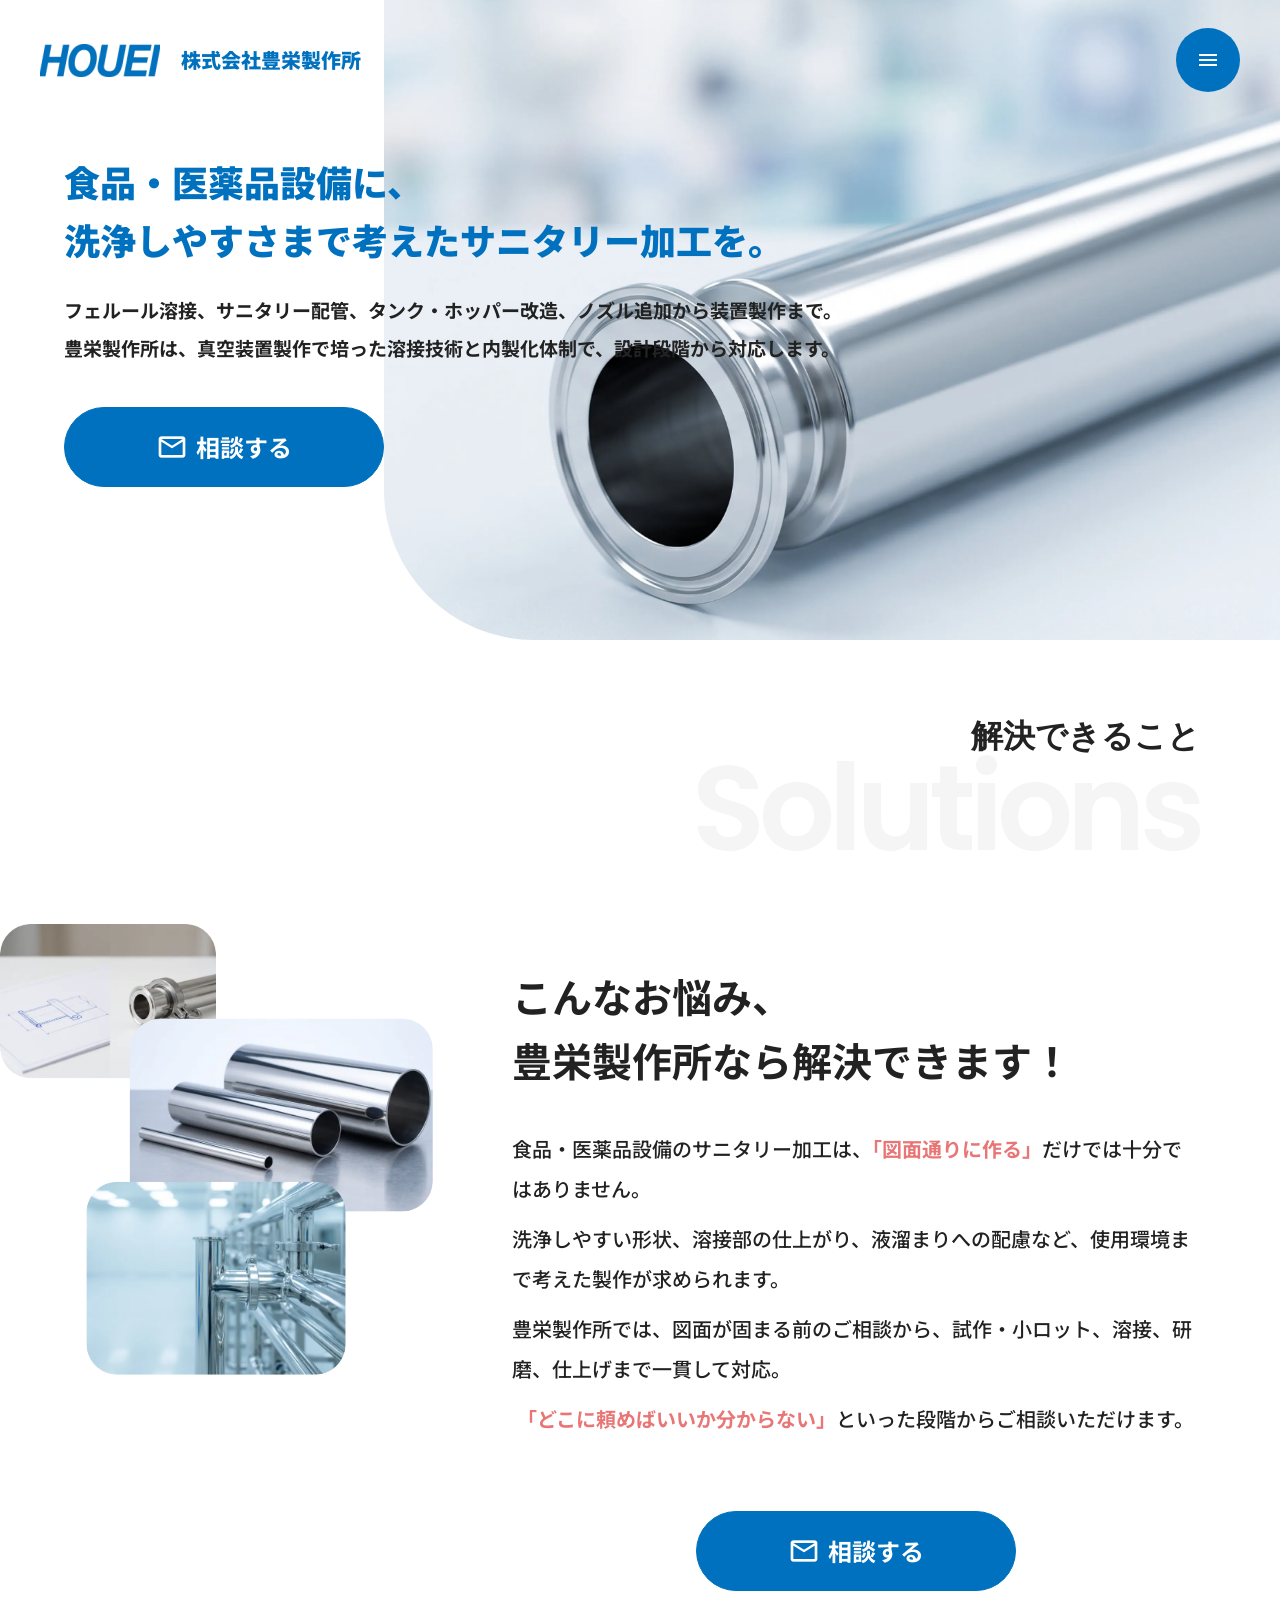
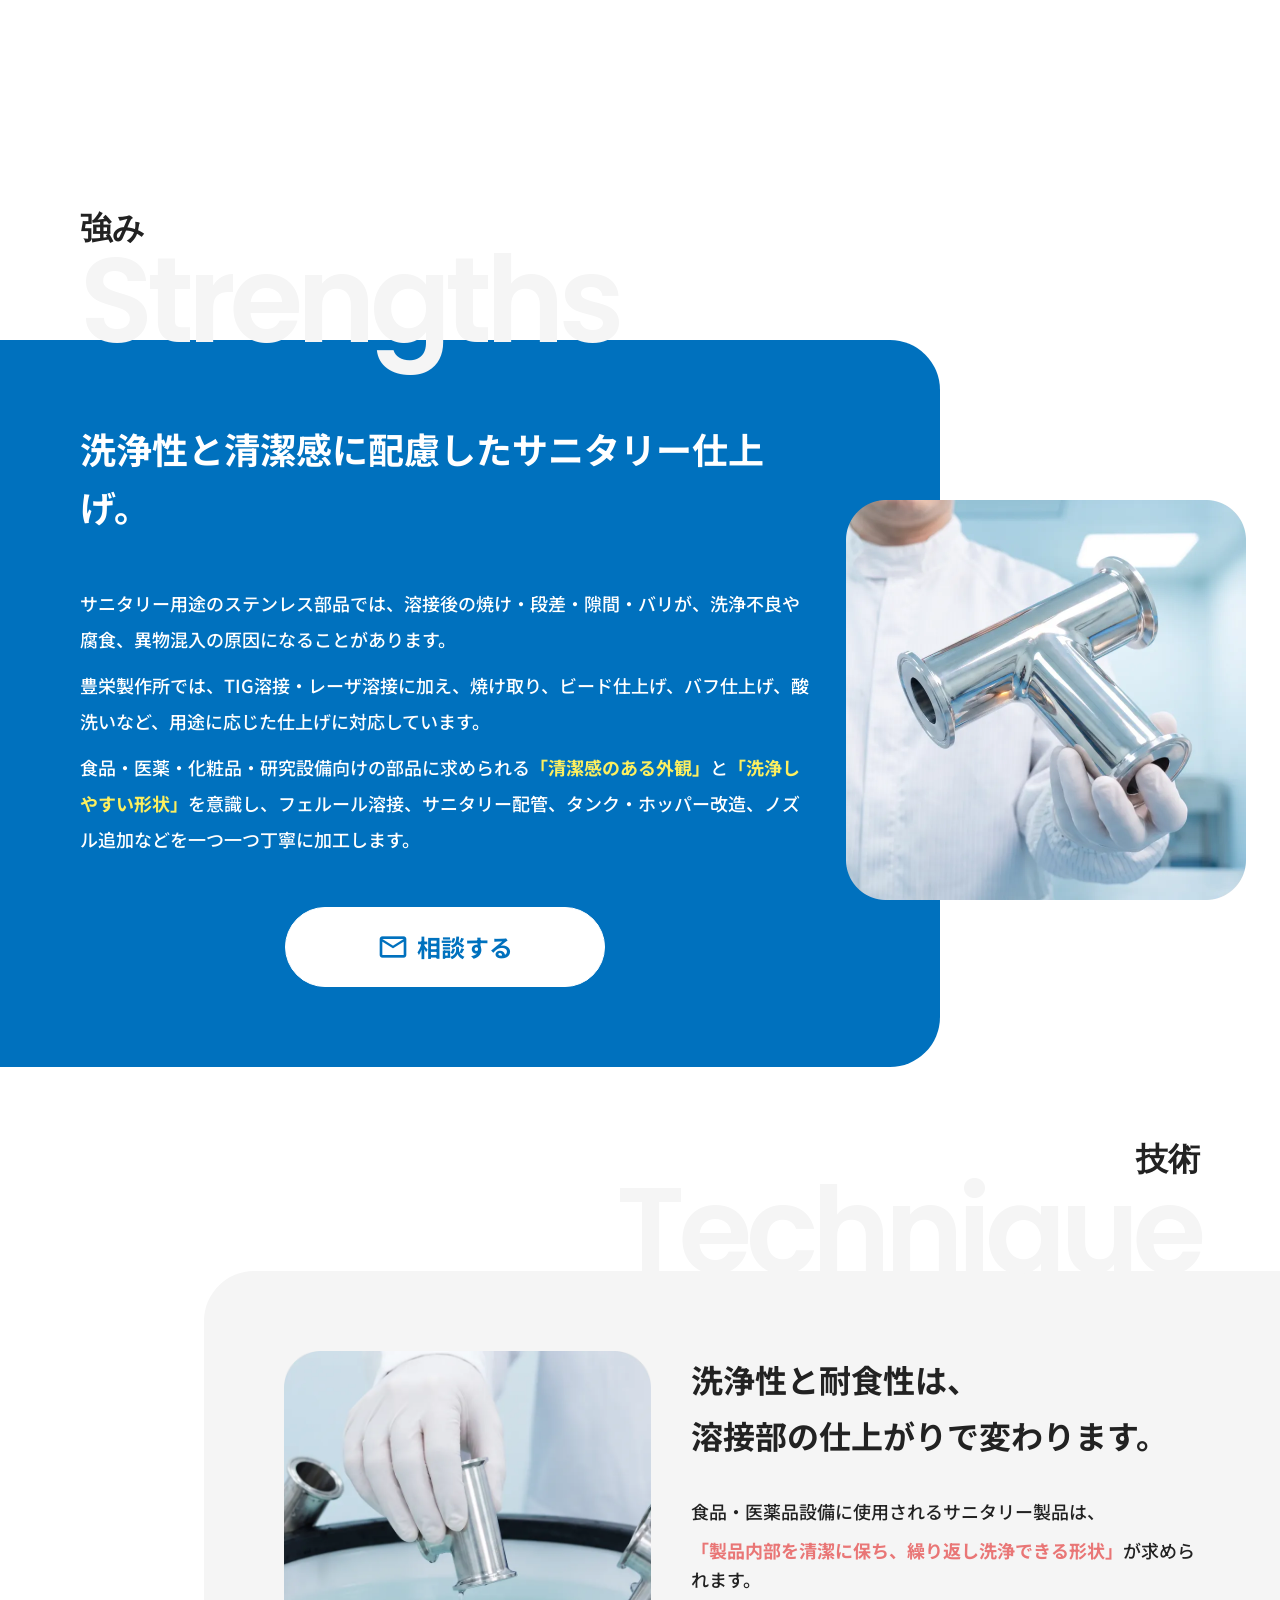
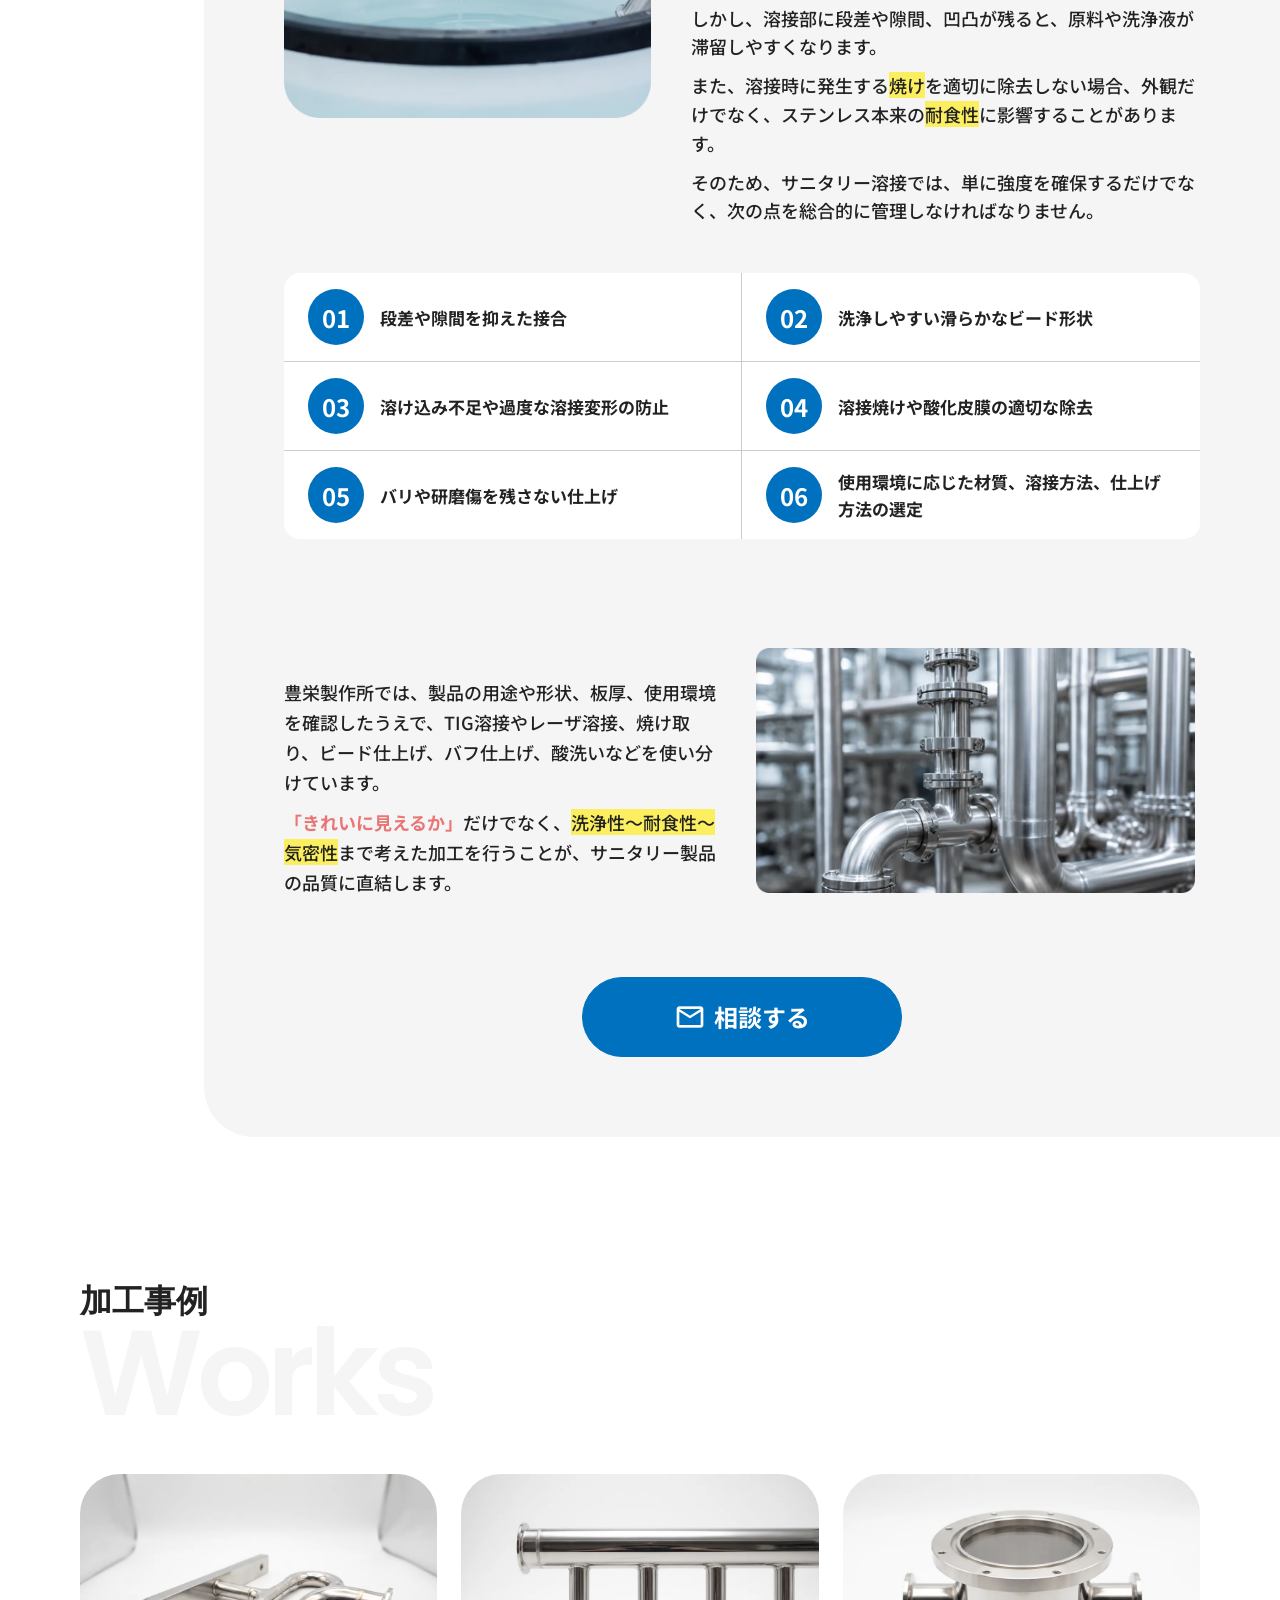
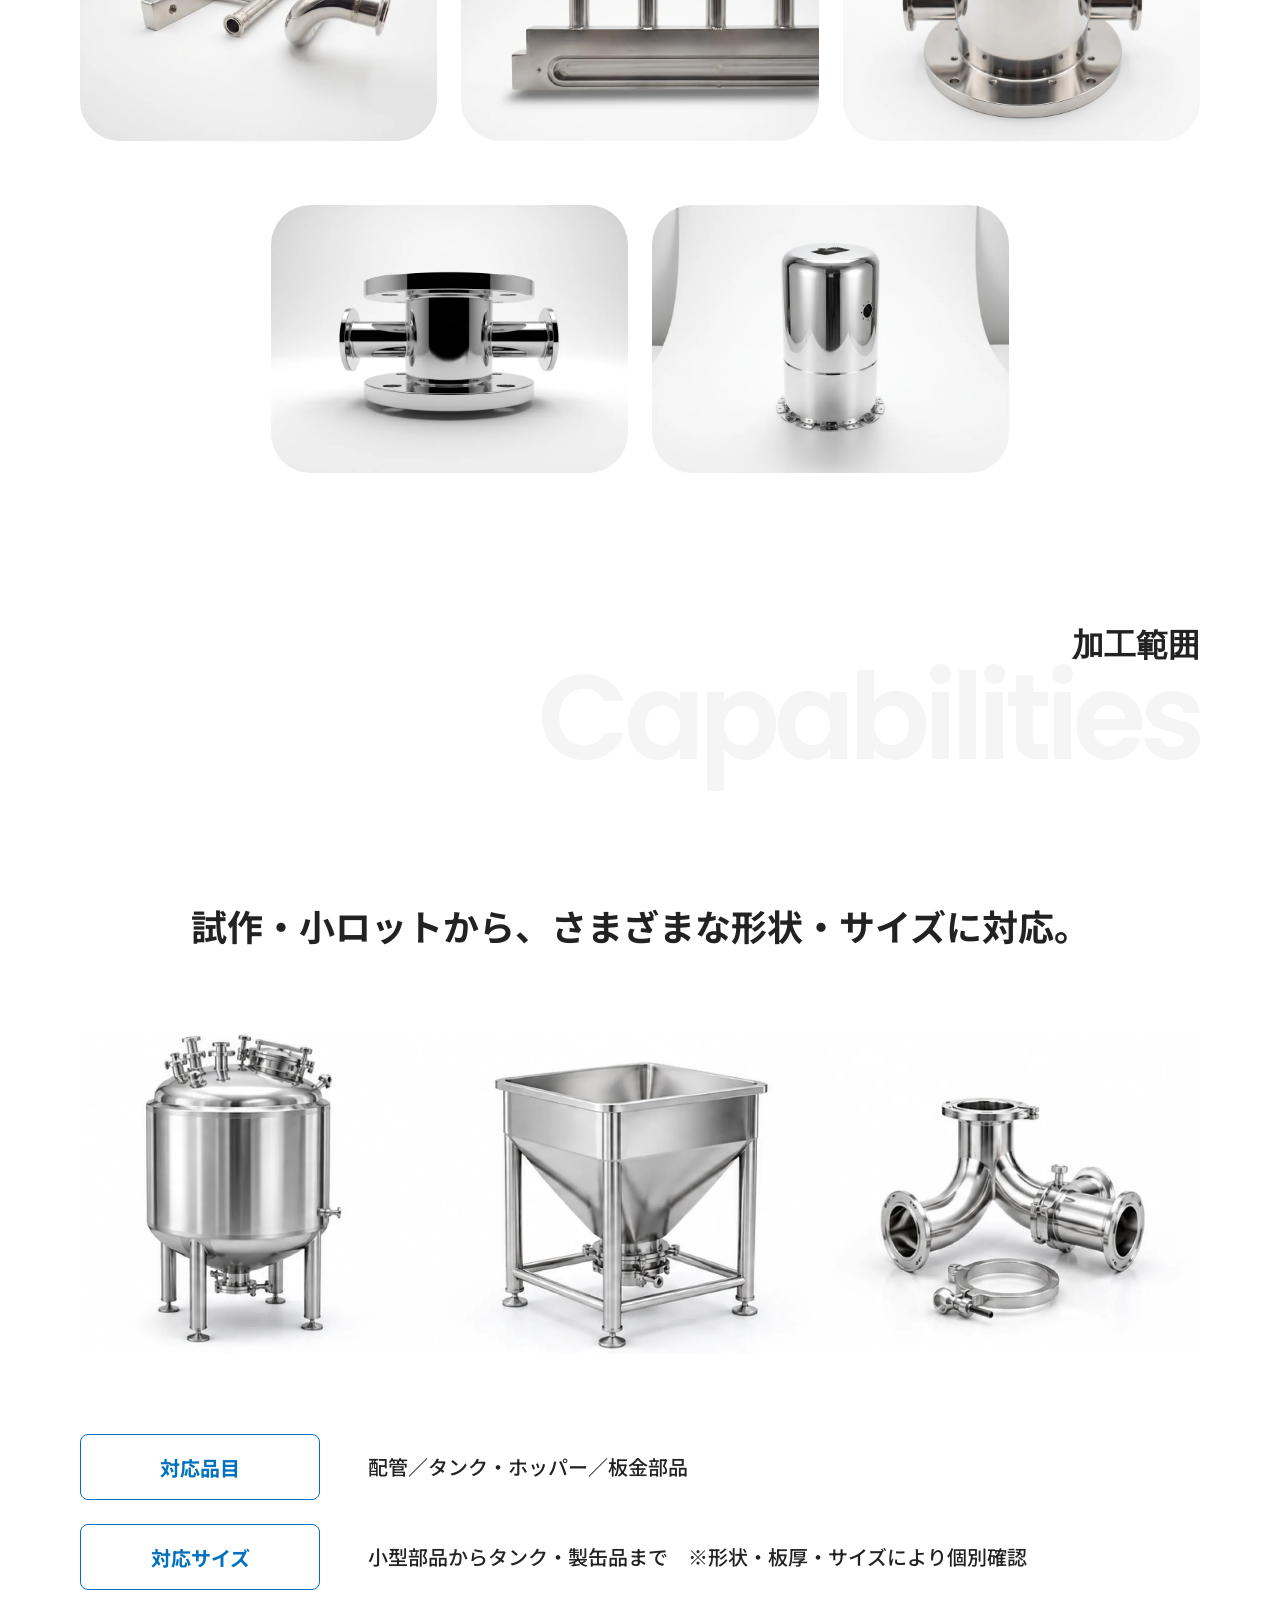
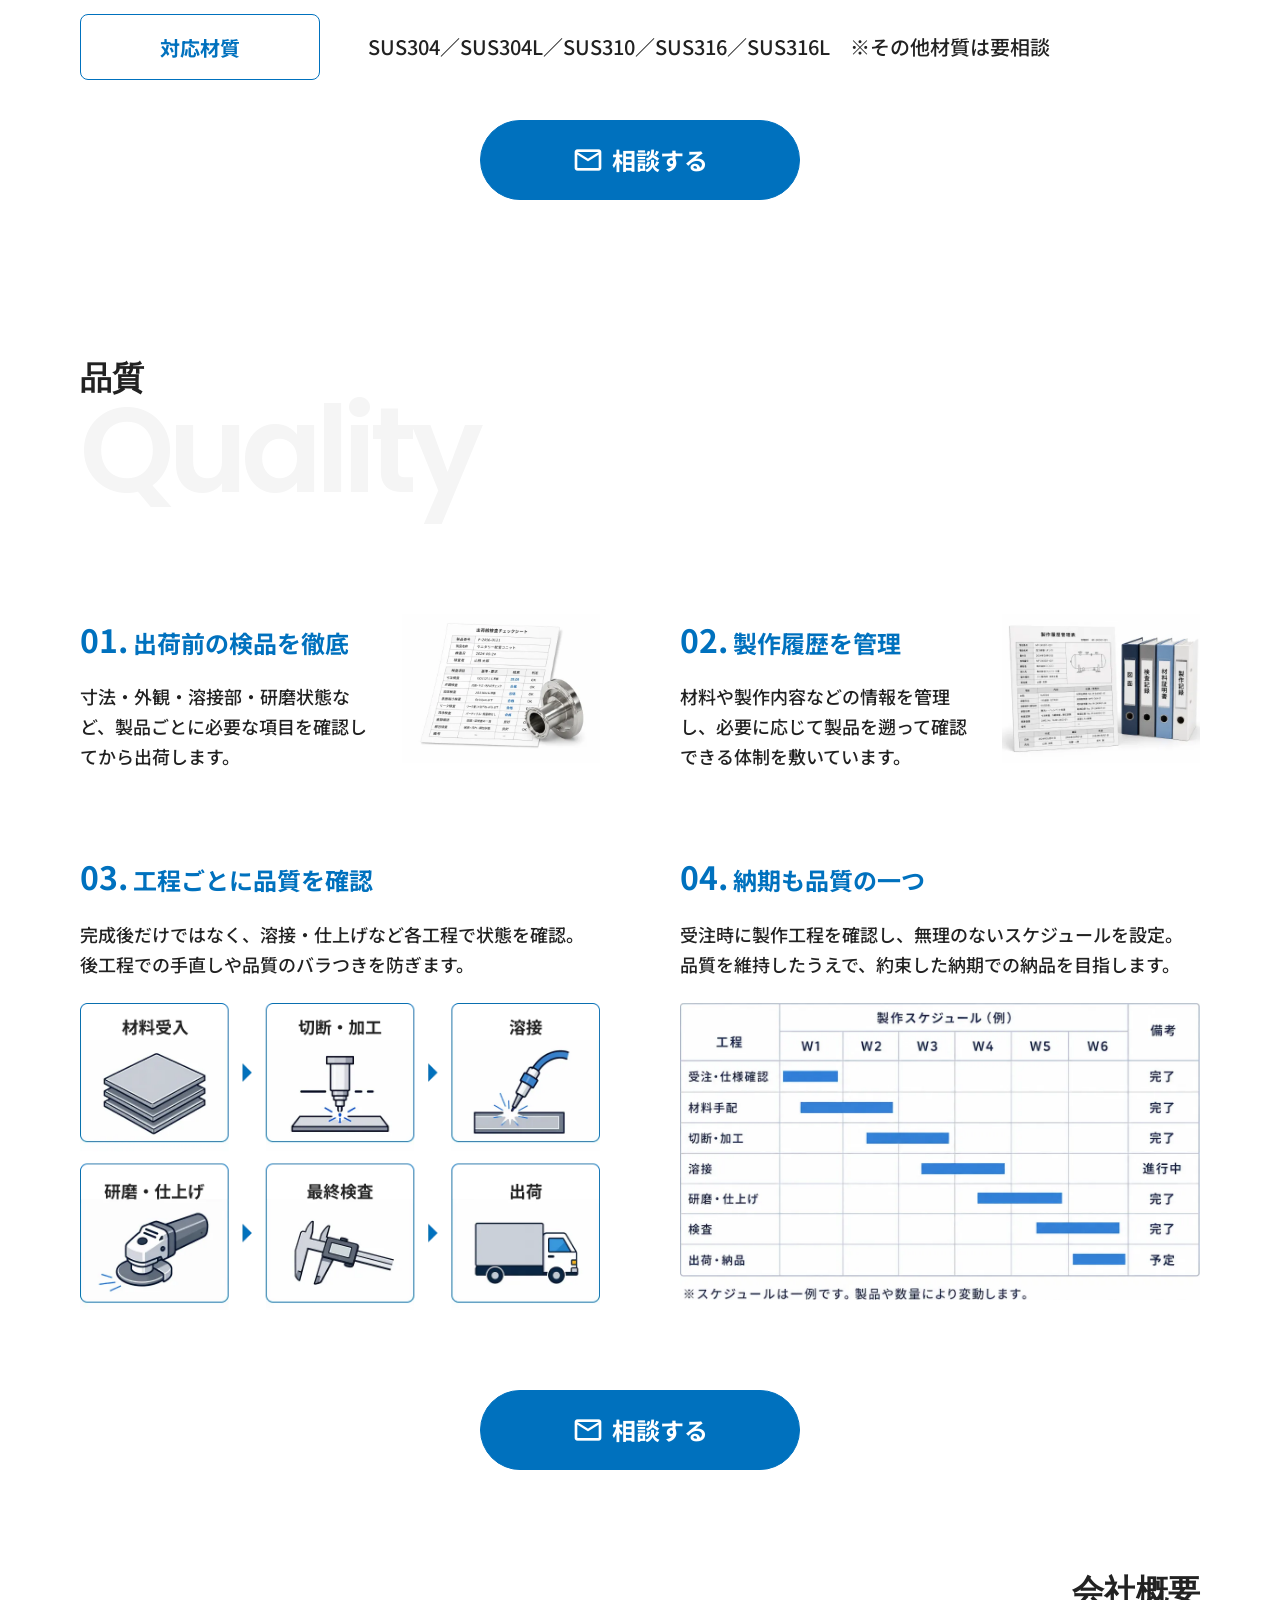
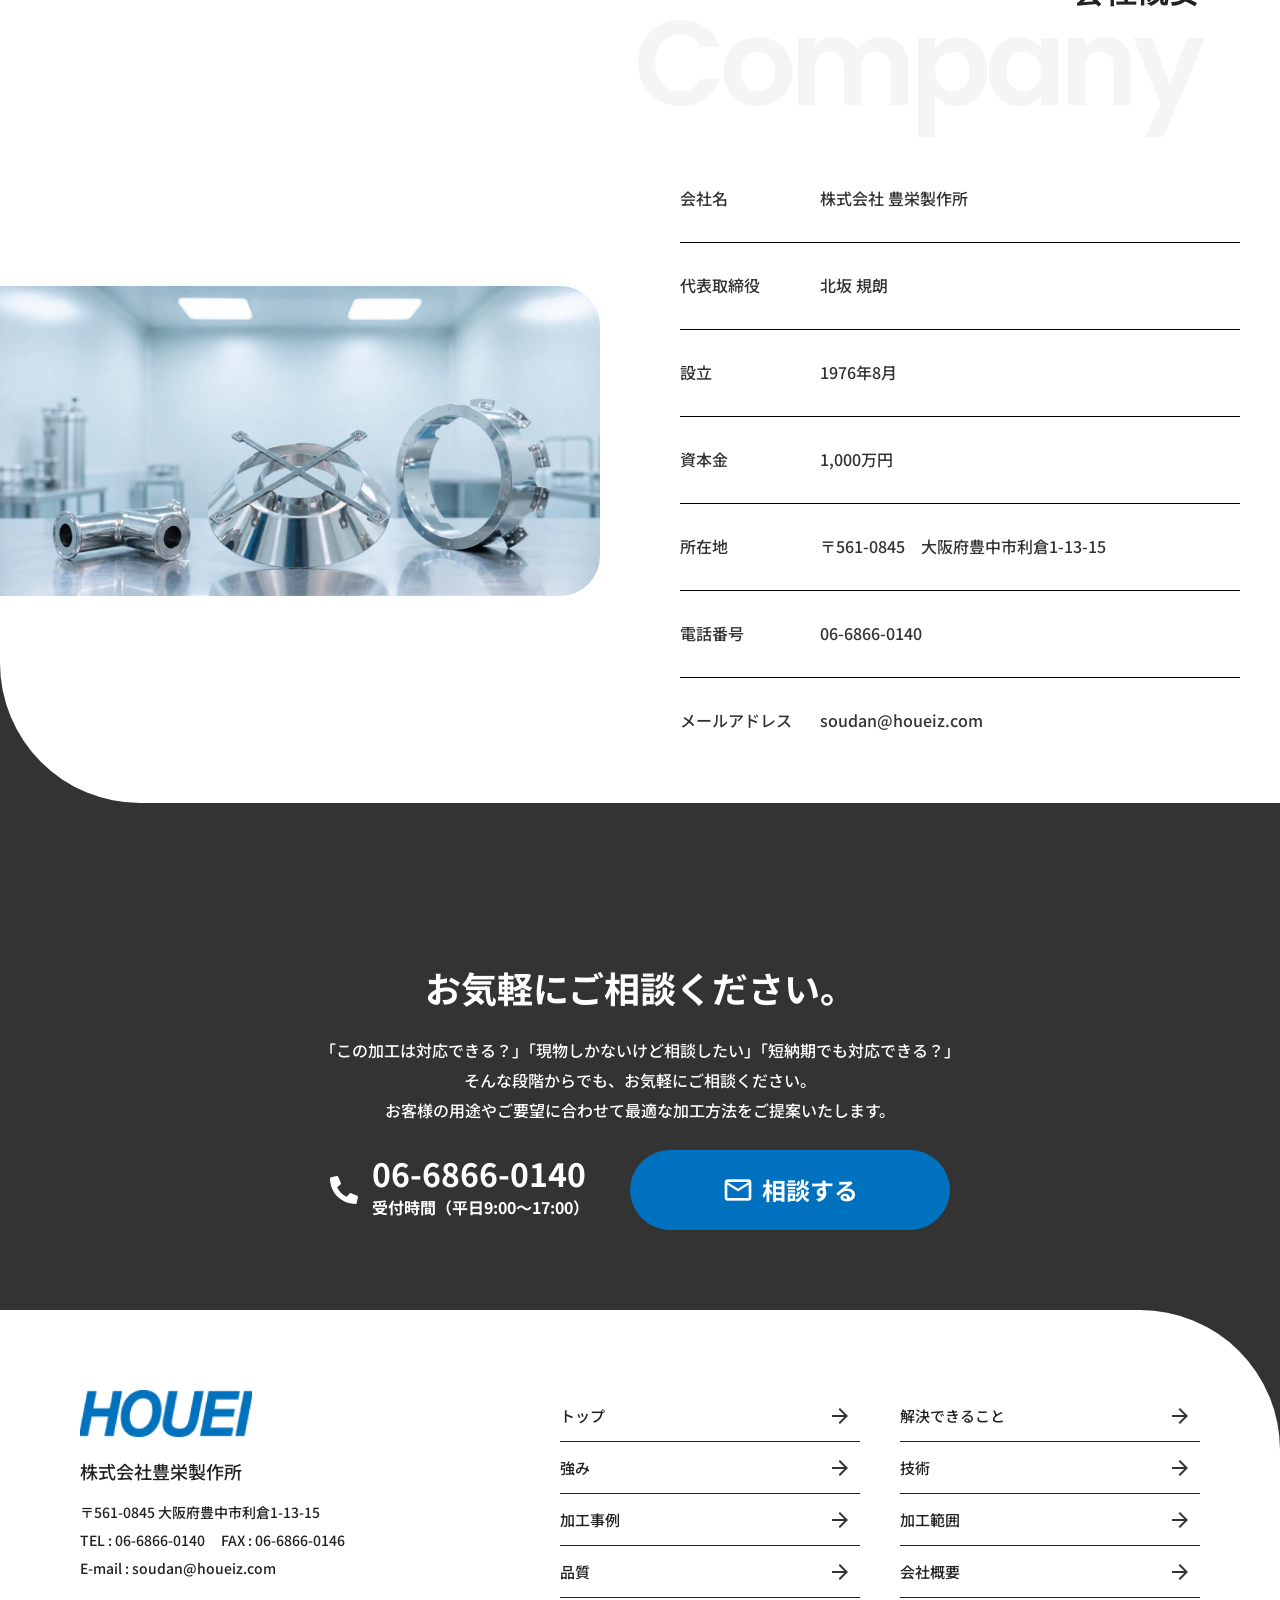
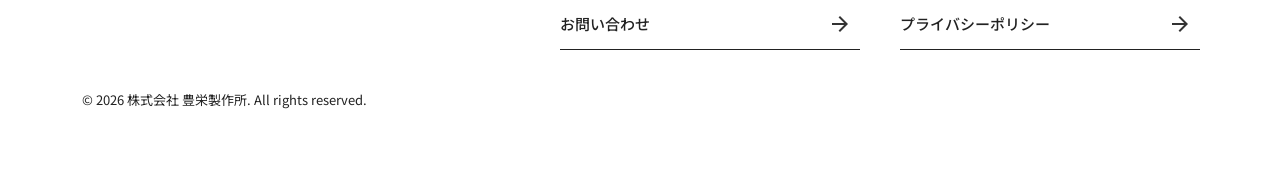
==== commit 2faab191: "fix: 本来のデスクトップデザイン（1281px以上）を実測どおりに再現 - 1440px/1920px で元サイトを実測し、ナビ付きヘッダー・100vh ヒーロー・144px 見出しの本来デザイン" ====
--- a/src/index.html
+++ b/src/index.html
@@ -17,6 +17,22 @@
     <img class="header__logo" src="assets/images/logo.webp" width="240" height="66" alt="HOUEI">
     <span class="header__name">株式会社豊栄製作所</span>
   </a>
+  <nav class="header__nav">
+    <a href="./">トップ</a>
+    <a href="#solutions">解決できること</a>
+    <a href="#strengths">強み</a>
+    <a href="#technique">技術</a>
+    <a href="#works">加工事例</a>
+    <a href="#capabilities">加工範囲</a>
+    <a href="#quality">品質</a>
+  </nav>
+  <div class="header__right">
+    <a class="header__contact" href="contact.html"><span class="material-symbols-outlined">mail_outline</span>お問い合わせ</a>
+    <a class="header__tel" href="tel:06-6866-0140">
+      <img src="assets/images/icon-phone.svg" width="28" height="28" alt="">
+      <span class="header__tel-body"><span class="header__tel-num">06-6866-0140</span><span class="header__tel-hours">受付時間（平日9:00～17:00）</span></span>
+    </a>
+  </div>
   <button class="header__menu" type="button" aria-label="メニューを開く" data-menu-open>
     <span class="material-symbols-outlined">menu</span>
   </button>
@@ -71,12 +87,13 @@
         <p class="heading__ja">解決できること</p>
         <p class="heading__en">Solutions</p>
       </div>
-      <div class="solutions__body">
-        <div class="solutions__images">
+    </div>
+    <div class="solutions__body">
+        <div class="solutions__images"><div class="solutions__collage">
           <img class="solutions__img solutions__img--1" src="assets/images/solutions-1.webp" alt="">
           <img class="solutions__img solutions__img--2" src="assets/images/solutions-2.webp" alt="">
           <img class="solutions__img solutions__img--3" src="assets/images/solutions-3.webp" alt="">
-        </div>
+        </div></div>
         <div class="solutions__text">
           <h2 class="solutions__title">こんなお悩み、<br>豊栄製作所なら解決できます！</h2>
           <div class="solutions__paras">
@@ -87,7 +104,6 @@
           </div>
           <div class="btn-wrap"><a class="btn btn--primary" href="contact.html"><span class="material-symbols-outlined">mail_outline</span>相談する</a></div>
         </div>
-      </div>
     </div>
   </section>
 
@@ -160,7 +176,7 @@
 
   <!-- Works -->
   <section class="section works" id="works">
-    <div class="container">
+    <div class="works__inner">
       <div class="heading">
         <p class="heading__ja">加工事例</p>
         <p class="heading__en">Works</p>
@@ -227,12 +243,12 @@
         <div class="quality__item">
           <h3 class="quality__title"><strong>03.</strong> 工程ごとに品質を確認</h3>
           <p>完成後だけではなく、溶接・仕上げなど各工程で状態を確認。<br>後工程での手直しや品質のバラつきを防ぎます。</p>
-          <div class="placeholder placeholder--quality3"></div>
+          <img class="quality__wide" src="assets/images/quality-3.webp" width="1120" height="662" alt="製作工程">
         </div>
         <div class="quality__item">
           <h3 class="quality__title"><strong>04.</strong> 納期も品質の一つ</h3>
           <p>受注時に製作工程を確認し、無理のないスケジュールを設定。<br>品質を維持したうえで、約束した納期での納品を目指します。</p>
-          <div class="placeholder placeholder--quality4"></div>
+          <img class="quality__wide" src="assets/images/quality-4.webp" width="1120" height="641" alt="製作スケジュール（例）">
         </div>
       </div>
       <div class="btn-wrap"><a class="btn btn--primary" href="contact.html"><span class="material-symbols-outlined">mail_outline</span>相談する</a></div>
@@ -249,7 +265,7 @@
         </div>
       </div>
       <div class="company__body">
-        <div class="placeholder company__img"></div>
+        <div class="company__img"><img src="assets/images/company.webp" width="1800" height="930" alt="工場内の製品"></div>
         <dl class="company__table">
           <div><dt>会社名</dt><dd>株式会社 豊栄製作所</dd></div>
           <div><dt>代表取締役</dt><dd>北坂 規朗</dd></div>
@@ -263,16 +279,17 @@
     </section>
 
     <section class="contact" id="contact">
-      <div class="contact__bg"><img src="assets/images/contact-bg.webp" alt=""></div>
       <div class="contact__inner">
         <p class="contact__title">お気軽にご相談ください。</p>
-        <p class="contact__lead">「この加工は対応できる？」「現物しかないけど相談したい」「短納期でも対応できる？」<br>そんな段階からでも、お気軽にご相談ください。<br>お客様の用途やご要望に合わせて最適な加工方法をご提案いたします。</p>
-        <div class="contact__actions">
-          <a class="contact__tel" href="tel:06-6866-0140">
-            <img src="assets/images/icon-phone-white.svg" width="28" height="28" alt="">
-            <span class="contact__tel-body"><span class="contact__tel-num">06-6866-0140</span><span class="contact__tel-hours">受付時間（平日9:00～17:00）</span></span>
-          </a>
-          <a class="btn btn--primary" href="contact.html"><span class="material-symbols-outlined">mail_outline</span>相談する</a>
+        <div class="contact__body">
+          <p class="contact__lead">「この加工は対応できる？」「現物しかないけど相談したい」「短納期でも対応できる？」<br>そんな段階からでも、お気軽にご相談ください。<br>お客様の用途やご要望に合わせて最適な加工方法をご提案いたします。</p>
+          <div class="contact__actions">
+            <a class="contact__tel" href="tel:06-6866-0140">
+              <img src="assets/images/icon-phone-white.svg" width="28" height="28" alt="">
+              <span class="contact__tel-body"><span class="contact__tel-num">06-6866-0140</span><span class="contact__tel-hours">受付時間（平日9:00～17:00）</span></span>
+            </a>
+            <a class="btn btn--primary" href="contact.html"><span class="material-symbols-outlined">mail_outline</span>相談する</a>
+          </div>
         </div>
       </div>
     </section>
@@ -299,7 +316,7 @@
           <a href="privacy-policy.html">プライバシーポリシー<span class="material-symbols-outlined">arrow_forward</span></a>
         </nav>
       </div>
-      <p class="footer__copy">©︎ 2026 株式会社 豊栄製作所. All rights reserved.</p>
+      <div class="container"><p class="footer__copy">©︎ 2026 株式会社 豊栄製作所. All rights reserved.</p></div>
     </footer>
   </div>
 
--- a/src/assets/css/style.css
+++ b/src/assets/css/style.css
@@ -1,5 +1,6 @@
 /* ==========================================================
    株式会社豊栄製作所 コーポレートサイト
+   base: 1281px〜 / mid: 768〜1280px / mobile: 〜767px
    ========================================================== */
 :root {
   --blue: #0071be;
@@ -13,6 +14,10 @@
   --font-jp: "Noto Sans JP", "Hiragino Kaku Gothic ProN", "Hiragino Sans", sans-serif;
   --font-en: "Poppins", sans-serif;
   --font-label: "Inter", sans-serif;
+  /* コンテンツ幅 1200px を中央配置したときの左端位置 */
+  --cw: 1200px;
+  --cl: max(40px, calc((100vw - var(--cw)) / 2));
+  --collage: 1;
 }
 
 *, *::before, *::after { box-sizing: border-box; }
@@ -35,8 +40,7 @@
   line-height: 1;
 }
 
-.container { width: 100%; max-width: 1280px; margin: 0 auto; padding: 0 80px; }
-@media (max-width: 767px) { .container { padding: 0 24px; } }
+.container { width: min(var(--cw), calc(100% - 80px)); margin-inline: auto; }
 
 /* ---------- Buttons ---------- */
 .btn {
@@ -44,17 +48,13 @@
   width: 320px; max-width: 100%; height: 80px;
   border-radius: 99px; border: 1px solid var(--blue);
   font-size: 24px; font-weight: 700; line-height: 1;
-  transition: opacity .2s;
-}
-.btn:hover { opacity: .85; }
+  transition: opacity .2s, transform .2s;
+}
+.btn:hover { opacity: .88; transform: translateY(-1px); }
 .btn .material-symbols-outlined { font-size: 32px; }
 .btn--primary { background: var(--blue); color: #fff; }
 .btn--white { background: #fff; color: var(--blue); border-color: #fff; }
 .btn-wrap { display: flex; justify-content: center; }
-@media (max-width: 767px) {
-  .btn { height: 64px; font-size: 18px; }
-  .btn .material-symbols-outlined { font-size: 24px; }
-}
 
 /* ---------- Emphasis ---------- */
 .em-red { color: var(--red); font-weight: 700; }
@@ -63,25 +63,33 @@
 
 /* ---------- Header ---------- */
 .header {
-  position: fixed; top: 0; left: 0; right: 0; z-index: 50;
+  position: absolute; top: 0; left: 0; right: 0; z-index: 50;
   height: 120px; padding: 0 40px;
-  display: flex; align-items: center; justify-content: space-between;
-}
-.header__brand { display: flex; align-items: center; gap: 21px; }
+  display: flex; align-items: center;
+}
+.header__brand { display: flex; align-items: center; gap: 21px; flex: none; }
 .header__logo { width: 120px; height: auto; }
 .header__name { font-size: 20px; font-weight: 900; color: var(--blue); line-height: 1; white-space: nowrap; }
+.header__nav { display: flex; flex-wrap: wrap; column-gap: 32px; margin-left: 40px; flex: 1; min-width: 0; }
+.header__nav a { padding: 10px 0; font-size: 16px; font-weight: 500; line-height: 1; white-space: nowrap; transition: color .2s; }
+.header__nav a:hover { color: var(--blue); }
+.header__right { display: flex; align-items: center; gap: 32px; margin-left: 24px; flex: none; }
+.header__contact {
+  display: inline-flex; align-items: center; justify-content: center; gap: 8px;
+  width: 170px; height: 50px; border-radius: 25px; background: var(--blue); color: #fff;
+  font-size: 16px; font-weight: 700; transition: opacity .2s;
+}
+.header__contact:hover { opacity: .88; }
+.header__contact .material-symbols-outlined { font-size: 24px; }
+.header__tel { display: flex; align-items: center; gap: 14px; color: var(--text); }
+.header__tel-body { display: flex; flex-direction: column; }
+.header__tel-num { font-size: 32px; font-weight: 700; line-height: 30px; }
+.header__tel-hours { font-size: 16px; font-weight: 700; line-height: 30px; margin-top: 4px; }
 .header__menu {
-  width: 64px; height: 64px; border-radius: 50%; background: var(--blue); color: #fff;
-  display: flex; align-items: center; justify-content: center;
+  display: none; width: 64px; height: 64px; border-radius: 50%; background: var(--blue); color: #fff;
+  align-items: center; justify-content: center; margin-left: auto; flex: none;
 }
 .header__menu .material-symbols-outlined { font-size: 24px; }
-@media (max-width: 767px) {
-  .header { height: 80px; padding: 0 24px; background: #fff; }
-  .header__brand { gap: 12px; }
-  .header__logo { width: 80px; }
-  .header__name { font-size: 16px; }
-  .header__menu { width: 40px; height: 40px; }
-}
 
 /* ---------- Menu (modal) ---------- */
 .menu { position: fixed; inset: 0; z-index: 100; }
@@ -89,8 +97,7 @@
 .menu__panel {
   position: absolute; top: 0; right: 0; bottom: 0; width: 600px; max-width: 100%;
   background: #fff; border-radius: 16px 0 10px 16px; padding: 40px 40px 60px;
-  overflow-y: auto;
-  animation: menu-in .25s ease-out;
+  overflow-y: auto; animation: menu-in .25s ease-out;
 }
 @keyframes menu-in { from { transform: translateX(40px); opacity: 0; } to { transform: none; opacity: 1; } }
 .menu__head { display: flex; align-items: center; justify-content: space-between; }
@@ -102,9 +109,7 @@
   display: flex; align-items: center; justify-content: center;
 }
 .menu__close .material-symbols-outlined { font-size: 24px; }
-.menu__nav {
-  display: grid; grid-template-columns: 1fr 1fr; gap: 24px; margin-top: 100px;
-}
+.menu__nav { display: grid; grid-template-columns: 1fr 1fr; gap: 24px; margin-top: 100px; }
 .menu__nav a { display: flex; flex-direction: column; gap: 4px; }
 .menu__en { font-family: var(--font-en); font-size: 20px; font-weight: 600; color: var(--blue); line-height: 1.2; }
 .menu__ja { font-size: 15px; font-weight: 500; color: var(--text2); line-height: 1.4; }
@@ -113,33 +118,22 @@
 .menu__tel-body { display: flex; flex-direction: column; }
 .menu__tel-num { font-size: 24px; font-weight: 700; color: var(--text2); line-height: 1.3; }
 .menu__tel-hours { font-size: 14px; font-weight: 700; color: var(--text2); text-align: center; }
-@media (max-width: 767px) {
-  .menu__panel { padding: 20px 24px 40px; border-radius: 0; }
-  .menu__brand img { width: 80px; }
-  .menu__brand span { font-size: 16px; }
-  .menu__nav { margin-top: 60px; }
-  .menu__btn { margin-top: 48px; }
-}
 
 /* ---------- Hero ---------- */
-.hero { position: relative; height: 640px; }
+.hero { position: relative; height: 100vh; min-height: 720px; max-height: 1080px; }
 .hero__image {
-  position: absolute; top: 0; right: 0; width: 70%; height: 640px;
+  position: absolute; top: 0; right: 0; width: 70%; height: 100%;
   border-radius: 0 0 0 150px; overflow: hidden;
 }
 .hero__image img { width: 100%; height: 100%; object-fit: cover; }
-.hero__body { position: relative; padding: 153px 0 0 64px; }
-.hero__title { width: 720px; max-width: 100%; font-size: 36px; font-weight: 900; line-height: 1.6; color: var(--blue); }
-.hero__lead { margin-top: 23px; width: 839px; max-width: calc(100% - 64px); font-size: 19px; font-weight: 700; line-height: 2; }
-.hero__body .btn { margin-top: 40px; }
-@media (max-width: 767px) {
-  .hero { height: auto; padding: 80px 24px 0; }
-  .hero__image { position: relative; width: auto; height: 240px; margin-left: 0; margin-right: -24px; border-radius: 0 0 0 80px; }
-  .hero__body { padding: 80px 0 0; }
-  .hero__title { width: auto; font-size: 24px; }
-  .hero__lead { width: auto; max-width: none; font-size: 14px; }
-  .hero__body .btn { margin-top: 24px; width: 100%; }
-}
+.hero__body {
+  position: relative; height: 100%;
+  display: flex; flex-direction: column; justify-content: center; align-items: flex-start;
+  padding: 0 40px 0 max(80px, calc(50% - 840px));
+}
+.hero__title { max-width: 960px; font-size: clamp(40px, 3.33vw, 48px); font-weight: 900; line-height: 1.667; color: var(--blue); }
+.hero__lead { margin-top: 20px; max-width: 839px; font-size: 19px; font-weight: 700; line-height: 2; }
+.hero__body .btn { margin-top: 64px; }
 
 /* ---------- Section heading ---------- */
 .section { position: relative; background: #fff; }
@@ -147,231 +141,147 @@
 .heading--right { text-align: right; }
 .heading__ja { font-family: var(--font-label); font-size: 32px; font-weight: 700; line-height: 24px; color: var(--text); }
 .heading__en {
-  font-family: var(--font-en); font-size: 120px; font-weight: 600; line-height: 1;
+  font-family: var(--font-en); font-size: 144px; font-weight: 600; line-height: 1;
   letter-spacing: -6px; color: var(--gray); white-space: nowrap;
-}
-@media (max-width: 767px) {
-  .heading__ja { font-size: 13.125px; }
-  .heading__en { font-size: 45px; letter-spacing: -2px; }
 }
 
 /* ---------- Solutions ---------- */
 .solutions { padding: 84px 0 145px; }
-.solutions__body { display: flex; gap: 80px; margin-top: 56px; }
-.solutions__images { position: relative; flex: 0 0 432px; height: 420px; margin-left: -80px; }
+.solutions__body { position: relative; margin-top: 15px; }
+.solutions__images {
+  position: absolute; top: 0; left: calc(var(--cl) - 200px);
+  width: calc(605px * var(--collage)); height: calc(605px * var(--collage));
+}
+.solutions__collage { position: absolute; top: 0; left: 0; width: 605px; height: 605px; transform-origin: top left; transform: scale(var(--collage)); }
 .solutions__img { position: absolute; border-radius: 40px; object-fit: cover; }
-.solutions__img--1 { left: 0; top: 0; width: 216px; height: 154px; }
-.solutions__img--2 { left: 130px; top: 74px; width: 302px; height: 193px; }
-.solutions__img--3 { left: 86px; top: 227px; width: 259px; height: 193px; }
-.solutions__text { flex: 1; padding-top: 40px; }
+.solutions__img--1 { left: 0; top: 0; width: 290px; height: 207px; }
+.solutions__img--2 { left: 174px; top: 127px; width: 407px; height: 259px; }
+.solutions__img--3 { left: 116px; top: 346px; width: 348px; height: 259px; }
+.solutions__text { position: relative; margin-left: calc(50% - 139px); width: calc(50% + 139px - var(--cl)); padding-top: 81px; }
 .solutions__title { font-size: 40px; font-weight: 700; line-height: 1.6; }
 .solutions__paras { margin-top: 37px; display: flex; flex-direction: column; gap: 10px; }
 .solutions__paras p { font-size: 20px; font-weight: 500; line-height: 2; }
 .solutions__text .btn-wrap { margin-top: 72px; }
-@media (max-width: 767px) {
-  .solutions { padding: 84px 0 0; }
-  .solutions__body { flex-direction: column; gap: 0; margin-top: 0; }
-  .solutions__images { flex: none; width: 100%; height: 318px; margin: 60px 0 100px; }
-  .solutions__img--1 { width: 164px; height: 117px; }
-  .solutions__img--2 { left: 99px; top: 56px; width: 229px; height: 146px; }
-  .solutions__img--3 { left: 65px; top: 172px; width: 196px; height: 146px; }
-  .solutions__text { padding-top: 0; }
-  .solutions__title { font-size: 22px; }
-  .solutions__paras { margin-top: 38px; }
-  .solutions__paras p { font-size: 14px; }
-  .solutions__text .btn-wrap { margin-top: 34px; }
-}
 
 /* ---------- Strengths ---------- */
-.strengths { padding: 80px 0 0; }
+.strengths { padding: 80px 0; }
 .strengths__box {
-  position: relative; width: 940px; max-width: 100%; margin-top: -20px;
+  position: relative; width: calc(var(--cl) + 900px); max-width: 100%; margin-top: -22px;
   background: var(--blue); color: #fff; border-radius: 0 50px 50px 0;
-  padding: 80px 0 80px 80px;
+  padding: 80px 0 80px calc(var(--cl) + 10px);
 }
 .strengths__inner { position: relative; }
-.strengths__text { width: 730px; max-width: 100%; }
+.strengths__text { width: 760px; max-width: 100%; }
 .strengths__title { font-size: 36px; font-weight: 700; line-height: 1.6; }
 .strengths__paras { margin-top: 50px; display: flex; flex-direction: column; gap: 10px; }
 .strengths__paras p { font-size: 18px; font-weight: 500; line-height: 2; }
 .strengths__text .btn-wrap { margin-top: 50px; }
-.strengths__img { position: absolute; top: 80px; left: 766px; width: 400px; height: 400px; object-fit: cover; }
-@media (max-width: 767px) {
-  .strengths { padding: 40px 0 0; }
-  .strengths__box { width: 100%; margin-top: -8px; border-radius: 0 24px 24px 0; padding: 24px 24px 40px; }
-  .strengths__inner { display: flex; flex-direction: column; }
-  .strengths__img { position: static; width: 240px; height: 240px; margin: 0 auto 24px; order: -1; }
-  .strengths__title { font-size: 22px; }
-  .strengths__paras { margin-top: 34px; }
-  .strengths__paras p { font-size: 14px; }
-  .strengths__text .btn-wrap { margin-top: 34px; }
-}
+.strengths__img { position: absolute; top: 80px; left: 839px; width: 400px; height: 400px; object-fit: cover; }
 
 /* ---------- Technique ---------- */
 .technique { padding: 80px 0; }
 .technique__box {
-  margin-left: 204px; margin-top: -20px;
+  margin-left: calc(var(--cl) - 80px); margin-top: -24px;
   background: var(--gray); border-radius: 50px 0 0 50px;
-  padding: 80px 80px 80px 80px;
-}
-.technique__inner { max-width: 916px; }
-.technique__top { display: flex; gap: 40px; align-items: flex-start; }
-.technique__img1 { flex: 0 0 367px; width: 367px; height: 367px; object-fit: cover; }
-.technique__text { flex: 1; }
-.technique__title { font-size: 32px; font-weight: 700; line-height: 1.75; }
-.technique__paras { margin-top: 34px; display: flex; flex-direction: column; gap: 10px; }
-.technique__paras p { font-size: 18px; font-weight: 500; line-height: 1.6; }
+  padding: 80px 0 80px 80px;
+}
+.technique__inner { width: min(var(--cw), calc(100% - 40px)); }
+.technique__top { display: flex; gap: 80px; align-items: flex-start; }
+.technique__img1 { flex: 0 0 400px; width: 400px; height: 400px; object-fit: cover; }
+.technique__text { flex: 1; min-width: 0; }
+.technique__title { font-size: 36px; font-weight: 700; line-height: 56px; }
+.technique__paras { margin-top: 51px; display: flex; flex-direction: column; gap: 10px; }
+.technique__paras p { font-size: 18px; font-weight: 500; line-height: 30px; }
 .technique__list {
-  display: grid; grid-template-columns: 1fr 1fr; margin-top: 48px;
+  display: grid; grid-template-columns: repeat(3, 1fr); margin-top: 50px;
   border-radius: 16px; overflow: hidden;
 }
 .technique__list li {
-  display: flex; align-items: center; gap: 16px; height: 88px; padding: 16px 24px;
+  display: flex; align-items: center; gap: 16px; min-height: 88px; padding: 16px 24px;
   background: #fff; border-bottom: 1px solid var(--line);
 }
-.technique__list li:nth-child(odd) { border-right: 1px solid var(--line); }
-.technique__list li:nth-last-child(-n+2) { border-bottom: 0; }
+.technique__list li:not(:nth-child(3n)) { border-right: 1px solid var(--line); }
+.technique__list li:nth-child(n+4) { border-bottom: 0; }
 .technique__num {
   flex: 0 0 56px; width: 56px; height: 56px; border-radius: 50%; background: var(--blue);
   color: #fff; font-size: 24px; font-weight: 700; display: flex; align-items: center; justify-content: center;
 }
 .technique__item { font-size: 17px; font-weight: 700; line-height: 1.6; }
-.technique__bottom { display: flex; gap: 48px; align-items: flex-start; margin-top: 104px; }
-.technique__paras--bottom { flex: 0 0 434px; margin-top: 10px; }
-.technique__paras--bottom p { line-height: 30px; }
-.technique__img2 { flex: 0 0 434px; width: 434px; height: 241px; object-fit: cover; }
+.technique__bottom { display: flex; gap: 48px; align-items: center; margin-top: 104px; }
+.technique__paras--bottom { flex: 0 0 48%; margin-top: 0; }
+.technique__img2 { flex: 0 0 48%; width: 48%; aspect-ratio: 1042 / 580; height: auto; object-fit: cover; }
 .technique .btn-wrap { margin-top: 80px; }
-@media (max-width: 767px) {
-  .technique { padding: 40px 0 0; }
-  .technique__box { margin: -8px 0 0; border-radius: 50px 0 0 50px; padding: 40px 24px 40px; }
-  .technique__top { flex-direction: column; gap: 40px; }
-  .technique__img1 { flex: none; width: 240px; height: 240px; margin: 0 auto; }
-  .technique__title { font-size: 21px; line-height: 1.6; }
-  .technique__paras p { font-size: 14px; line-height: 2; }
-  .technique__list { grid-template-columns: 1fr; margin-top: 50px; }
-  .technique__list li { height: 72px; gap: 16px; padding: 16px 24px; }
-  .technique__list li:nth-child(odd) { border-right: 0; }
-  .technique__list li:nth-last-child(2) { border-bottom: 1px solid var(--line); }
-  .technique__num { flex-basis: 40px; width: 40px; height: 40px; font-size: 18px; }
-  .technique__item { font-size: 14px; }
-  .technique__bottom { flex-direction: column; gap: 24px; margin-top: 40px; }
-  .technique__paras--bottom { flex: none; margin-top: 0; }
-  .technique__paras--bottom p { line-height: 2; }
-  .technique__img2 { flex: none; width: 100%; height: auto; }
-  .technique .btn-wrap { margin-top: 40px; }
-}
 
 /* ---------- Works ---------- */
-.works { padding: 72px 0 81px; }
-.works__grid { display: flex; flex-wrap: wrap; justify-content: center; gap: 64px 24px; margin-top: 41px; }
-.works__grid img { width: 357px; height: 267px; object-fit: cover; border-radius: 40px; }
-@media (max-width: 767px) {
-  .works { padding: 40px 0; }
-  .works__grid { gap: 8px; margin-top: 64px; }
-  .works__grid img { width: calc(50% - 4px); height: auto; aspect-ratio: 1000 / 748; border-radius: 16px; }
-}
+.works { padding: 72px 0 80px; }
+.works__inner { padding: 0 80px; }
+.works__grid { display: flex; flex-wrap: wrap; justify-content: center; gap: 80px 40px; margin-top: 41px; }
+.works__grid img { width: calc((100% - 80px) / 3); aspect-ratio: 1000 / 748; height: auto; object-fit: cover; border-radius: 40px; }
 
 /* ---------- Capabilities ---------- */
 .capabilities { padding: 80px 0 0; }
 .capabilities__lead { margin-top: 120px; font-size: 36px; font-weight: 700; line-height: 56px; text-align: center; }
 .capabilities__img { width: 100%; margin-top: 80px; }
 .capabilities__list { display: flex; flex-direction: column; gap: 24px; margin-top: 80px; }
-.capabilities__row { display: flex; align-items: center; gap: 48px; }
+.capabilities__row { display: flex; align-items: center; gap: 80px; }
 .capabilities__row dt {
-  flex: 0 0 240px; height: 66px; border: 1px solid var(--blue); border-radius: 8px; background: #fff;
+  flex: 0 0 380px; height: 72px; border: 1px solid var(--blue); border-radius: 8px; background: #fff;
   display: flex; align-items: center; justify-content: center;
-  font-size: 20px; font-weight: 700; color: var(--blue);
+  font-size: 24px; font-weight: 700; color: var(--blue);
 }
 .capabilities__row dd { display: flex; flex-wrap: wrap; align-items: center; gap: 0 20px; font-size: 20px; font-weight: 500; line-height: 1.6; }
 .capabilities .btn-wrap { margin-top: 40px; }
-@media (max-width: 767px) {
-  .capabilities { padding: 40px 0 0; }
-  .capabilities__lead { margin-top: 64px; font-size: 20px; line-height: 2; }
-  .capabilities__img { margin-top: 24px; }
-  .capabilities__list { gap: 24px; margin-top: 48px; }
-  .capabilities__row { flex-direction: column; gap: 10px; }
-  .capabilities__row dt { flex: none; width: 100%; height: 55px; font-size: 18px; }
-  .capabilities__row dd { flex-direction: column; gap: 0; font-size: 14px; text-align: center; }
-  .capabilities .btn-wrap { margin-top: 8px; }
-}
 
 /* ---------- Quality ---------- */
 .quality { padding: 166px 0 0; }
-.quality__grid { display: grid; grid-template-columns: 1fr 1fr; gap: 88px 80px; margin-top: 104px; }
-.quality__item--side { display: flex; gap: 47px; align-items: flex-start; }
-.quality__item--side .quality__text { flex: 0 0 275px; }
-.quality__item--side img { width: 198px; height: 149px; object-fit: cover; margin-top: 0; }
-.quality__title { font-size: 24px; font-weight: 700; color: var(--blue); line-height: 1.6; }
+.quality__grid { display: grid; grid-template-columns: 1fr 1fr; gap: 80px 80px; margin-top: 104px; }
+.quality__item--side { display: flex; gap: 49px; align-items: flex-start; }
+.quality__item--side .quality__text { flex: 1; min-width: 0; }
+.quality__item--side img { flex: 0 0 214px; width: 214px; height: 161px; object-fit: cover; }
+.quality__title { font-size: 24px; font-weight: 700; color: var(--blue); line-height: 51px; }
 .quality__title strong { font-size: 32px; }
 .quality__item p { margin-top: 16px; font-size: 18px; font-weight: 500; line-height: 30px; }
-.placeholder { background: #c4c8cc; }
-.placeholder--quality3 { width: 100%; aspect-ratio: 1120 / 662; margin-top: 24px; }
-.placeholder--quality4 { width: 100%; aspect-ratio: 1120 / 641; margin-top: 24px; }
+.quality__wide { width: 100%; margin-top: 24px; }
 .quality .btn-wrap { margin-top: 80px; }
-@media (max-width: 767px) {
-  .quality { padding: 80px 0 0; }
-  .quality .container { padding: 0 40px; }
-  .quality__grid { grid-template-columns: 1fr; gap: 40px; margin-top: 64px; }
-  .quality__item--side { flex-direction: column; gap: 24px; }
-  .quality__item--side .quality__text { flex: none; }
-  .quality__item--side img { width: 177px; height: 133px; margin: 0 auto; }
-  .quality__title { font-size: 20px; }
-  .quality__item p { font-size: 14px; }
-  .quality .btn-wrap { margin-top: 24px; }
-}
 
 /* ---------- Company / Contact / Footer ---------- */
 .lower { position: relative; }
 .company {
-  position: relative; z-index: 2;
-  padding: 109px 0 0; border-radius: 0 0 0 140px; background: #fff;
-  padding-bottom: 40px;
-}
-.company__body { display: flex; align-items: flex-start; gap: 80px; margin-top: 94px; }
-.company__img { flex: 0 0 600px; width: 600px; height: 310px; margin-top: 148px; }
-.company__table { flex: 0 0 520px; width: 520px; }
-.company__table > div {
-  display: flex; align-items: center; height: 87px; border-top: 1px solid #000;
-}
-.company__table > div:first-child { border-top: 0; height: 56px; }
-.company__table dt { flex: 0 0 140px; font-size: 16px; font-weight: 500; color: var(--text2); }
-.company__table dd { flex: 1; font-size: 16px; font-weight: 500; color: var(--text2); display: flex; gap: 16px; }
-@media (max-width: 767px) {
-  .company { padding: 40px 0 0; border-radius: 0 0 0 80px; }
-  .company__body { flex-direction: column; gap: 32px; margin-top: 40px; }
-  .company__img { flex: none; width: calc(100% - 40px); height: 173px; margin-top: 0; }
-  .company__table { flex: none; width: auto; margin: 0 40px; }
-  .company__table > div { height: 55px; }
-  .company__table > div:first-child { height: 40px; }
-  .company__table dt { flex-basis: 120px; font-size: 14px; }
-  .company__table dd { font-size: 14px; flex-direction: column; gap: 0; }
-}
-
-.contact { position: relative; margin-top: -160px; padding: 320px 0 240px; background: var(--dark); color: #fff; overflow: hidden; }
-.contact__bg { position: absolute; inset: 0; opacity: .12; }
-.contact__bg img { width: 100%; height: 100%; object-fit: cover; }
-.contact__inner { position: relative; text-align: center; padding: 0 24px; }
+  position: relative; z-index: 2; background: #fff;
+  border-radius: 0 0 0 140px; padding: 109px 0 39px;
+}
+.company__body { position: relative; width: min(var(--cw), calc(100% - 80px)); margin: 110px auto 0; }
+.company__img {
+  position: absolute; top: 35px; right: calc(50% + 40px); width: 920px; height: 475px;
+  border-radius: 0 40px 40px 0; overflow: hidden;
+}
+.company__img img { width: 100%; height: 100%; object-fit: cover; }
+.company__table { margin-left: calc(50% + 40px); width: 560px; max-width: 100%; }
+.company__table > div { display: flex; align-items: center; height: 87px; border-top: 1px solid #000; }
+.company__table > div:first-child { border-top: 0; height: 56px; align-items: flex-start; }
+.company__table dt { flex: 0 0 140px; font-size: 16px; font-weight: 500; color: var(--text2); line-height: 1.6; }
+.company__table dd { flex: 1; font-size: 16px; font-weight: 500; color: var(--text2); line-height: 1.6; display: flex; flex-wrap: wrap; gap: 0 16px; }
+
+.contact { position: relative; margin-top: -160px; padding: 360px 0 280px; background: var(--dark); color: #fff; }
+.contact__inner {
+  width: min(var(--cw), calc(100% - 80px)); margin-inline: auto;
+  display: flex; justify-content: space-between; align-items: center; gap: 40px;
+}
 .contact__title { font-size: 36px; font-weight: 700; line-height: 48px; }
-.contact__lead { margin-top: 24px; font-size: 16px; font-weight: 500; line-height: 30px; }
-.contact__actions { display: flex; justify-content: center; align-items: center; gap: 40px; margin-top: 25px; }
+.contact__body { width: 649px; max-width: 100%; }
+.contact__lead { font-size: 16px; font-weight: 500; line-height: 30px; }
+.contact__actions { display: flex; justify-content: center; align-items: center; gap: 41px; margin-top: 25px; }
 .contact__tel { display: flex; align-items: center; gap: 14px; text-align: left; }
 .contact__tel-body { display: flex; flex-direction: column; }
 .contact__tel-num { font-size: 32px; font-weight: 700; line-height: 30px; }
 .contact__tel-hours { font-size: 16px; font-weight: 700; line-height: 30px; margin-top: 4px; }
-@media (max-width: 767px) {
-  .contact { margin-top: -160px; padding: 248px 0 172px; }
-  .contact__title { font-size: 24px; }
-  .contact__lead { font-size: 14px; }
-  .contact__actions { flex-direction: column; gap: 24px; }
-  .contact__actions .btn { width: 100%; }
-}
 
 .footer {
   position: relative; z-index: 2; margin-top: -160px;
-  background: #fff; border-radius: 0 140px 0 0; padding: 80px 80px 80px;
-}
-.footer__inner { display: flex; justify-content: space-between; gap: 40px; }
-.footer__info { flex: 0 0 auto; }
+  background: #fff; border-radius: 0 140px 0 0; padding: 80px 0;
+}
+.footer__inner { width: min(var(--cw), calc(100% - 80px)); margin-inline: auto; display: flex; justify-content: space-between; gap: 40px; }
+.footer__info { flex: none; }
 .footer__logo { width: 172px; }
 .footer__name { margin-top: 18px; font-size: 18px; font-weight: 500; line-height: 32px; }
 .footer__addr { margin-top: 11px; font-size: 14px; font-weight: 500; line-height: 28px; }
@@ -380,19 +290,231 @@
 .footer__nav { display: grid; grid-template-columns: 300px 300px; gap: 0 40px; }
 .footer__nav a {
   display: flex; justify-content: space-between; align-items: center; height: 52px;
-  padding: 0 8px 0 0; border-bottom: 1px solid var(--text);
-  font-size: 15px; font-weight: 500;
-}
+  padding-right: 8px; border-bottom: 1px solid var(--text);
+  font-size: 15px; font-weight: 500; transition: color .2s;
+}
+.footer__nav a:hover { color: var(--blue); }
 .footer__nav .material-symbols-outlined { font-size: 24px; color: var(--text2); }
 .footer__copy { margin-top: 41px; padding-left: 2px; font-size: 13px; font-weight: 400; line-height: 18px; }
+
+/* ==========================================================
+   mid: 768〜1280px（ハンバーガー／縮小レイアウト）
+   ========================================================== */
+@media (max-width: 1280px) {
+  :root { --cw: 1120px; --cl: max(48px, calc((100vw - var(--cw)) / 2)); --collage: .745; }
+  .container, .company__body, .contact__inner, .footer__inner { width: min(var(--cw), calc(100% - 96px)); }
+
+  .header { position: fixed; }
+  .header__nav, .header__right { display: none; }
+  .header__menu { display: flex; }
+
+  .hero { height: 50vw; min-height: 560px; max-height: 720px; }
+  .hero__image { border-radius: 0 0 0 150px; }
+  .hero__body { padding: 0 40px 0 max(64px, calc(var(--cl) - 16px)); }
+  .hero__title { max-width: 720px; font-size: 36px; line-height: 1.6; }
+  .hero__lead { margin-top: 23px; font-size: 19px; }
+  .hero__body .btn { margin-top: 40px; }
+
+  .heading__en { font-size: clamp(96px, 9.4vw, 120px); }
+
+  .solutions { padding-bottom: 145px; }
+  .solutions__body { margin-top: 56px; }
+  .solutions__images { left: calc(var(--cl) - 80px); }
+  .solutions__text { margin-left: calc(50% - 128px); width: calc(50% + 128px - var(--cl)); padding-top: 40px; }
+
+  .strengths { padding-bottom: 0; }
+  .strengths__box { width: calc(var(--cl) + 860px); max-width: 78%; margin-top: -20px; padding-left: var(--cl); }
+  .strengths__text { width: 730px; }
+  .strengths__title { line-height: 1.6; }
+  .strengths__img { left: calc(100% - 94px); }
+
+  .technique__box { margin-left: calc(var(--cl) + 124px); margin-top: -20px; padding: 80px 0 80px 80px; }
+  .technique__inner { width: calc(100% - 80px); }
+  .technique__top { gap: 40px; }
+  .technique__img1 { flex-basis: 367px; width: 367px; height: 367px; }
+  .technique__title { font-size: 32px; line-height: 1.75; }
+  .technique__paras { margin-top: 34px; }
+  .technique__paras p { line-height: 1.6; }
+  .technique__list { grid-template-columns: 1fr 1fr; margin-top: 48px; }
+  .technique__list li:not(:nth-child(3n)) { border-right: 0; }
+  .technique__list li:nth-child(odd) { border-right: 1px solid var(--line); }
+  .technique__list li:nth-child(n+4) { border-bottom: 1px solid var(--line); }
+  .technique__list li:nth-last-child(-n+2) { border-bottom: 0; }
+  .technique__bottom { gap: 32px; }
+  .technique__paras--bottom p { line-height: 30px; }
+
+  .works__inner { padding: 0 var(--cl); }
+  .works__grid { gap: 64px 24px; }
+  .works__grid img { width: calc((100% - 48px) / 3); }
+
+  .capabilities__row { gap: 48px; }
+  .capabilities__row dt { flex-basis: 240px; height: 66px; font-size: 20px; }
+
+  .quality__item--side { gap: 32px; }
+  .quality__item--side img { flex-basis: 198px; width: 198px; height: 149px; }
+  .quality__title { line-height: 1.6; }
+
+  .company__body { margin-top: 63px; }
+  .company__img { top: 100px; width: 600px; height: 310px; }
+
+  .contact { padding: 320px 0 240px; }
+  .contact__inner { flex-direction: column; text-align: center; gap: 0; }
+  .contact__body { width: 100%; }
+  .contact__lead { margin-top: 24px; }
+}
+
+@media (max-width: 1100px) {
+  :root { --collage: .6; }
+  .hero__body { padding-left: 48px; }
+  .hero__title { font-size: clamp(28px, 3.5vw, 36px); }
+  .hero__lead { font-size: 17px; }
+  .solutions__text { margin-left: calc(var(--cl) + 300px); width: calc(100% - var(--cl) * 2 - 300px); }
+  .solutions__title { font-size: 32px; }
+  .solutions__paras p { font-size: 18px; }
+
+  .strengths__box { width: calc(100% - 40px); max-width: none; padding-right: 40px; }
+  .strengths__inner { display: flex; gap: 32px; align-items: flex-start; }
+  .strengths__text { flex: 1; width: auto; }
+  .strengths__img { position: static; flex: 0 0 240px; width: 240px; height: 240px; margin-top: 8px; }
+  .strengths__title { font-size: 30px; }
+
+  .technique__box { margin-left: 40px; padding: 60px 0 60px 48px; }
+  .technique__inner { width: calc(100% - 48px); }
+  .technique__img1 { flex-basis: 280px; width: 280px; height: 280px; }
+  .technique__title { font-size: 26px; }
+  .technique__bottom { flex-direction: column; align-items: stretch; gap: 32px; margin-top: 64px; }
+  .technique__paras--bottom { flex: none; }
+  .technique__img2 { flex: none; width: 100%; }
+
+  .works__grid img { width: calc((100% - 24px) / 2); }
+  .capabilities__lead { font-size: 30px; line-height: 1.6; }
+  .capabilities__row { flex-direction: column; align-items: stretch; gap: 12px; }
+  .capabilities__row dt { flex-basis: auto; }
+  .quality__grid { grid-template-columns: 1fr; gap: 56px; }
+
+  .company__body { display: flex; flex-direction: column; gap: 40px; }
+  .company__img { position: static; width: calc(100% + 48px); margin-left: -48px; height: auto; aspect-ratio: 1800 / 930; max-width: 720px; }
+  .company__table { margin-left: 0; width: 100%; }
+
+  .footer__inner { flex-direction: column; gap: 48px; }
+  .footer__nav { grid-template-columns: 1fr 1fr; }
+}
+
+/* ==========================================================
+   mobile: 〜767px
+   ========================================================== */
 @media (max-width: 767px) {
-  .footer { margin-top: -160px; padding: 40px 32px 40px; }
-  .footer__inner { flex-direction: column; gap: 32px; }
+  :root { --collage: .54; }
+  .container, .company__body, .contact__inner, .footer__inner { width: calc(100% - 48px); }
+
+  .btn { height: 64px; font-size: 18px; }
+  .btn .material-symbols-outlined { font-size: 24px; }
+
+  .header { height: 80px; padding: 0 24px; background: #fff; }
+  .header__brand { gap: 12px; }
+  .header__logo { width: 80px; }
+  .header__name { font-size: 16px; }
+  .header__menu { width: 40px; height: 40px; }
+
+  .menu__panel { padding: 20px 24px 40px; border-radius: 0; }
+  .menu__brand img { width: 80px; }
+  .menu__brand span { font-size: 16px; }
+  .menu__nav { margin-top: 60px; }
+  .menu__btn { margin-top: 48px; }
+
+  .hero { height: auto; min-height: 0; max-height: none; padding: 80px 24px 0; }
+  .hero__image { position: relative; width: auto; height: 240px; margin-right: -24px; border-radius: 0 0 0 80px; }
+  .hero__body { height: auto; display: block; padding: 80px 0 0; }
+  .hero__title { max-width: none; font-size: 24px; line-height: 1.6; }
+  .hero__lead { margin-top: 22px; max-width: none; font-size: 14px; }
+  .hero__body .btn { margin-top: 24px; width: 100%; }
+
+  .heading__ja { font-size: 13.125px; }
+  .heading__en { font-size: 45px; letter-spacing: -2px; }
+
+  .solutions { padding: 84px 0 0; }
+  .solutions__body { margin-top: 60px; width: calc(100% - 48px); margin-inline: auto; }
+  .solutions__images { position: relative; left: 0; margin-bottom: 100px; }
+  .solutions__text { margin-left: 0; width: 100%; padding-top: 0; }
+  .solutions__title { font-size: 22px; }
+  .solutions__paras { margin-top: 38px; }
+  .solutions__paras p { font-size: 14px; }
+  .solutions__text .btn-wrap { margin-top: 34px; }
+
+  .strengths { padding: 40px 0 0; }
+  .strengths__box { width: 100%; margin-top: -8px; border-radius: 0 24px 24px 0; padding: 24px 24px 40px; }
+  .strengths__inner { display: flex; flex-direction: column; gap: 0; }
+  .strengths__img { position: static; flex: none; width: 240px; height: 240px; margin: 0 auto 24px; order: -1; }
+  .strengths__text { width: auto; }
+  .strengths__title { font-size: 22px; }
+  .strengths__paras { margin-top: 34px; }
+  .strengths__paras p { font-size: 14px; }
+  .strengths__text .btn-wrap { margin-top: 34px; }
+
+  .technique { padding: 40px 0 0; }
+  .technique__box { margin: -8px 0 0; border-radius: 50px 0 0 50px; padding: 40px 24px 40px; }
+  .technique__inner { width: 100%; }
+  .technique__top { flex-direction: column; gap: 40px; }
+  .technique__img1 { flex: none; width: 240px; height: 240px; margin: 0 auto; }
+  .technique__title { font-size: 21px; line-height: 1.6; }
+  .technique__paras p { font-size: 14px; line-height: 2; }
+  .technique__list { grid-template-columns: 1fr; margin-top: 50px; }
+  .technique__list li { min-height: 72px; padding: 12px 24px; }
+  .technique__list li:nth-child(odd) { border-right: 0; }
+  .technique__list li:nth-last-child(-n+2) { border-bottom: 1px solid var(--line); }
+  .technique__list li:last-child { border-bottom: 0; }
+  .technique__num { flex-basis: 40px; width: 40px; height: 40px; font-size: 18px; }
+  .technique__item { font-size: 14px; }
+  .technique__bottom { gap: 24px; margin-top: 40px; }
+  .technique__paras--bottom p { line-height: 2; }
+  .technique .btn-wrap { margin-top: 40px; }
+
+  .works { padding: 40px 0; }
+  .works__inner { padding: 0 24px; }
+  .works__grid { gap: 8px; margin-top: 64px; }
+  .works__grid img { width: calc(50% - 4px); border-radius: 16px; }
+
+  .capabilities { padding: 40px 0 0; }
+  .capabilities__lead { margin-top: 64px; font-size: 20px; line-height: 2; }
+  .capabilities__img { margin-top: 24px; }
+  .capabilities__list { gap: 24px; margin-top: 48px; }
+  .capabilities__row { gap: 10px; }
+  .capabilities__row dt { height: 55px; font-size: 18px; }
+  .capabilities__row dd { flex-direction: column; gap: 0; font-size: 14px; text-align: center; }
+  .capabilities .btn-wrap { margin-top: 8px; }
+
+  .quality { padding: 80px 0 0; }
+  .quality .container { width: calc(100% - 80px); }
+  .quality__grid { grid-template-columns: 1fr; gap: 40px; margin-top: 64px; }
+  .quality__item--side { flex-direction: column; gap: 24px; }
+  .quality__item--side .quality__text { flex: none; }
+  .quality__item--side img { flex: none; width: 177px; height: 133px; margin: 0 auto; }
+  .quality__title { font-size: 20px; }
+  .quality__item p { font-size: 14px; }
+  .quality .btn-wrap { margin-top: 24px; }
+
+  .company { padding: 40px 0 0; border-radius: 0 0 0 80px; }
+  .company__body { margin-top: 40px; gap: 32px; width: calc(100% - 80px); }
+  .company__img { width: calc(100% + 40px); margin-left: -40px; max-width: none; border-radius: 0 24px 24px 0; }
+  .company__table > div { height: 55px; }
+  .company__table > div:first-child { height: 40px; }
+  .company__table dt { flex-basis: 120px; font-size: 14px; }
+  .company__table dd { font-size: 14px; flex-direction: column; gap: 0; }
+
+  .contact { padding: 248px 0 172px; }
+  .contact__title { font-size: 24px; }
+  .contact__lead { font-size: 14px; }
+  .contact__actions { flex-direction: column; gap: 24px; }
+  .contact__actions .btn { width: 100%; }
+
+  .footer { padding: 40px 0; }
+  .footer__inner { width: calc(100% - 64px); gap: 32px; }
   .footer__logo { width: 100px; }
   .footer__name { margin-top: 7px; font-size: 16px; }
   .footer__addr, .footer__tel, .footer__mail { font-size: 12px; }
   .footer__nav { grid-template-columns: 1fr 1fr; gap: 0 16px; }
   .footer__nav a { height: 48px; font-size: 12px; }
   .footer__nav .material-symbols-outlined { font-size: 18px; }
+  .footer .container { width: calc(100% - 64px); }
   .footer__copy { margin-top: 19px; font-size: 11px; }
 }
